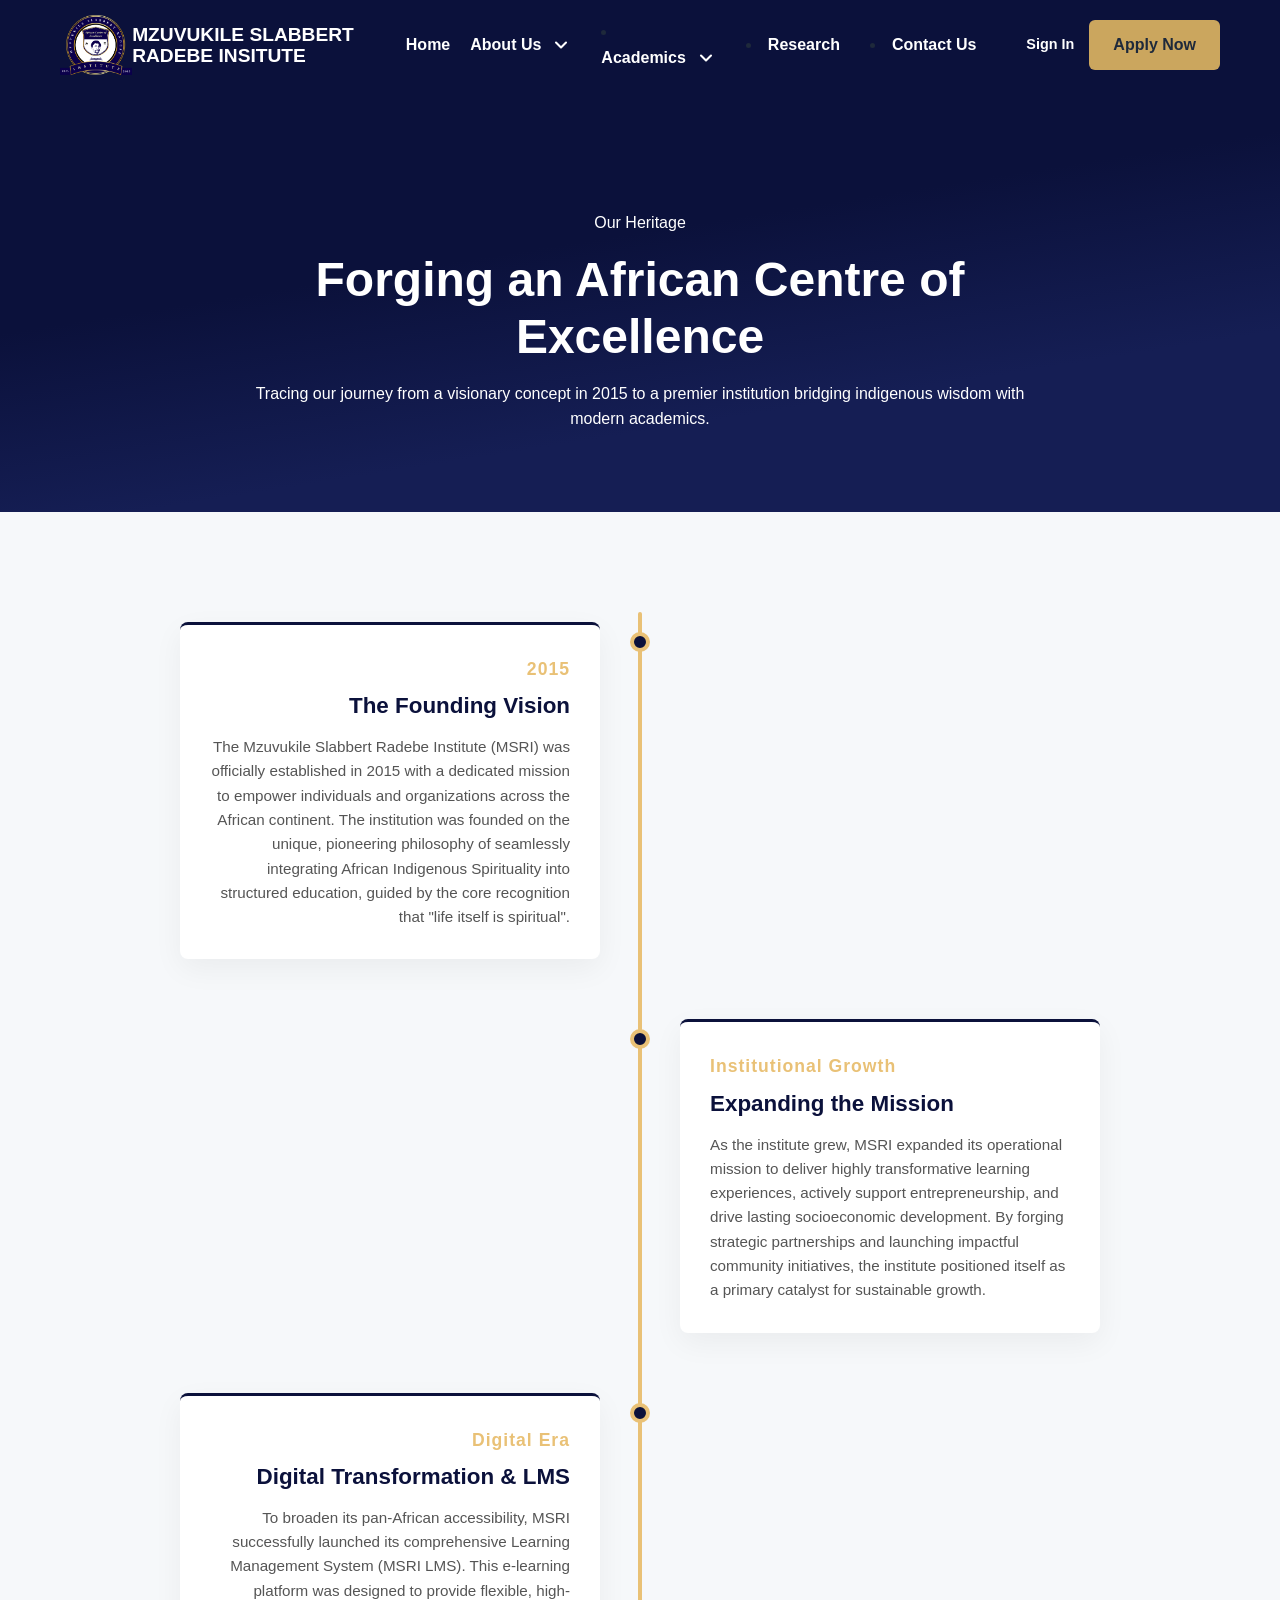
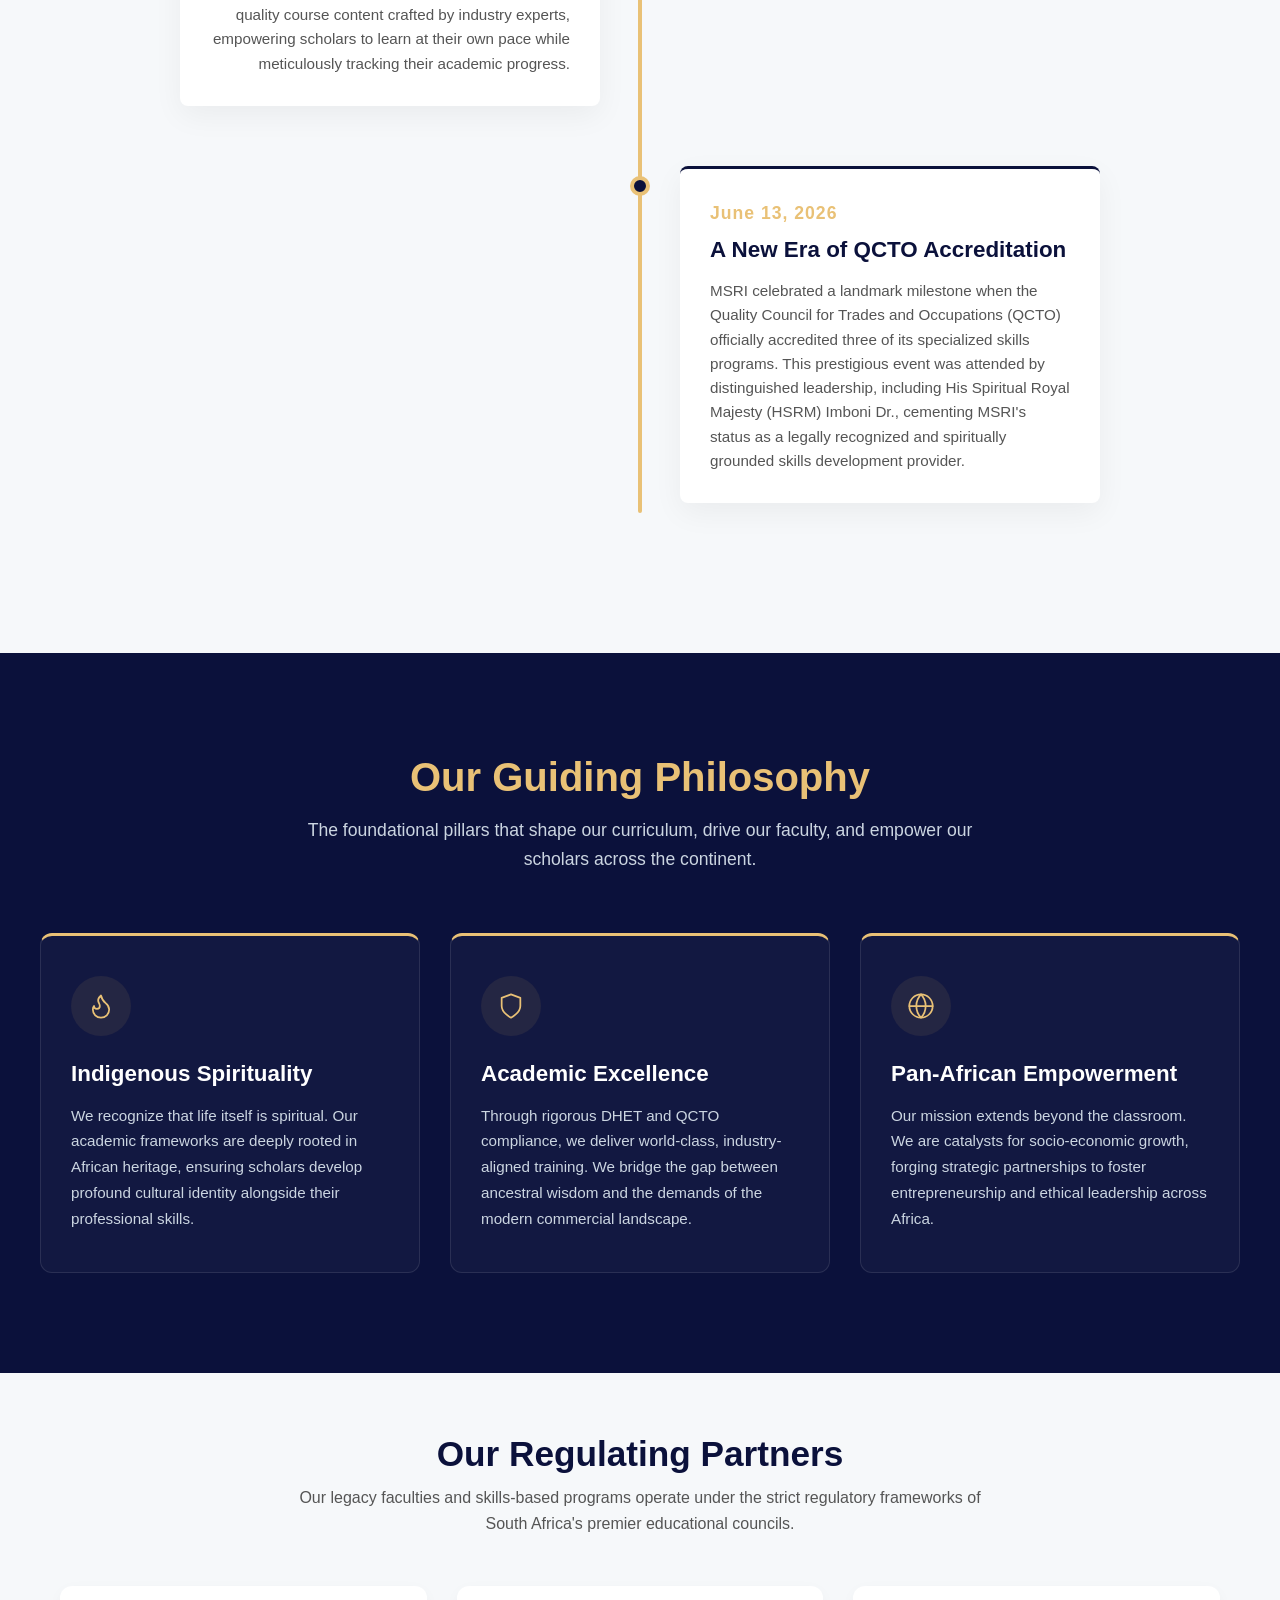
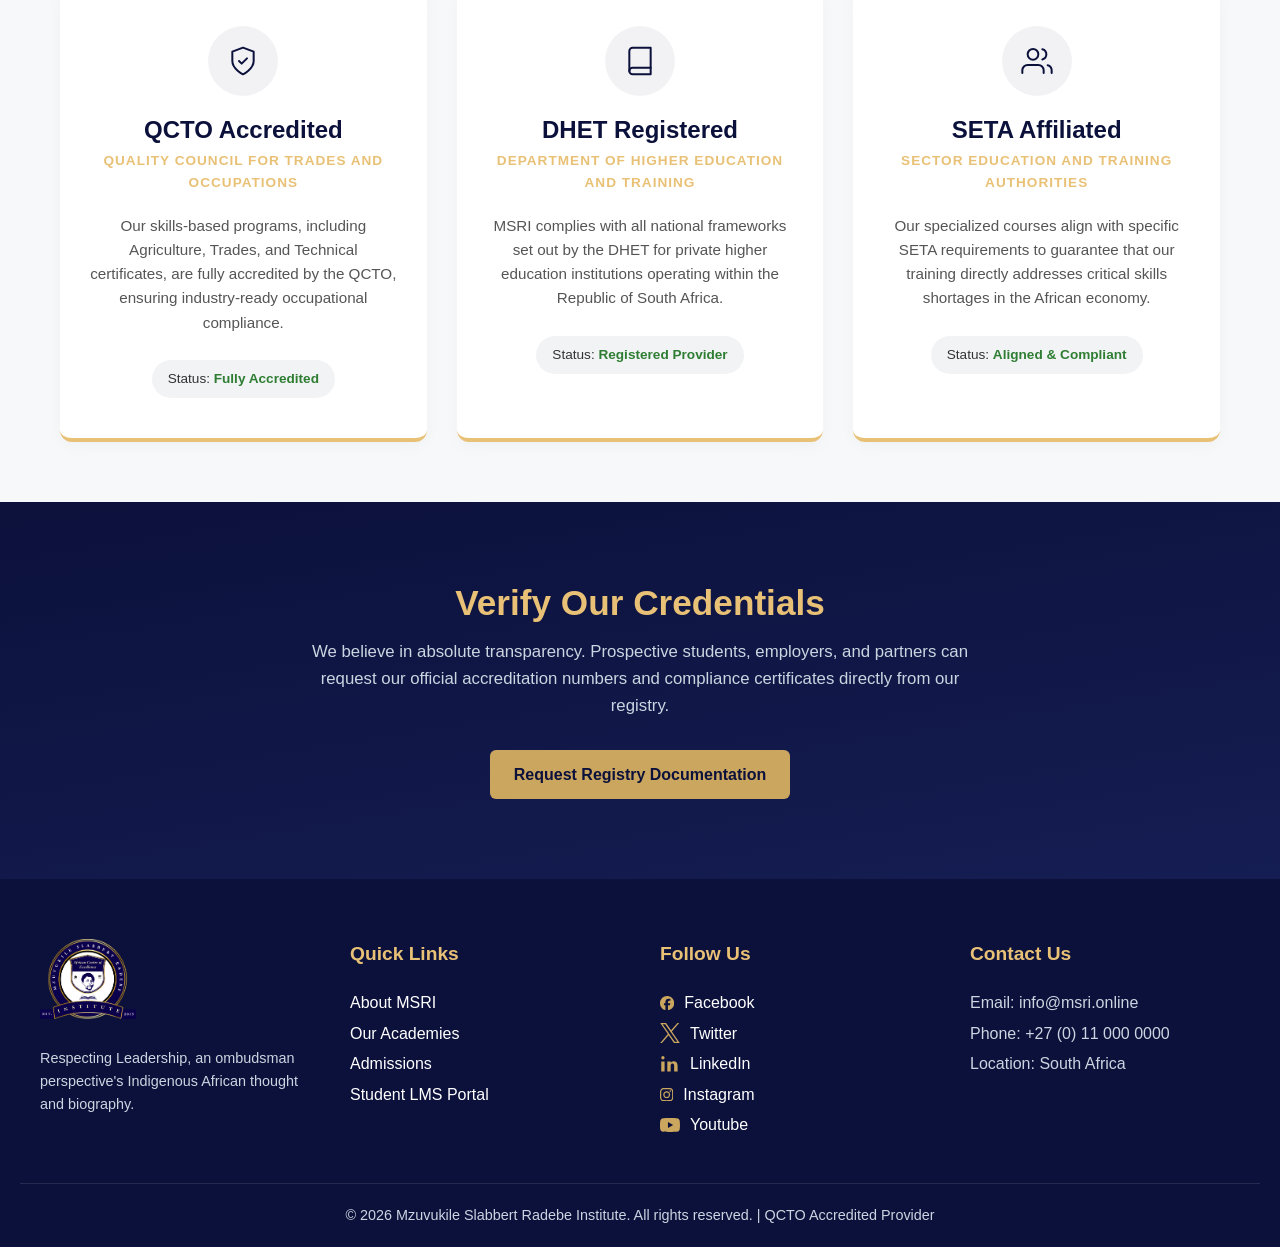
==== about-us.html @ b32373ca "combines the about us section" ====
<!doctype html>
<html lang="en">
  <head>
    <meta charset="UTF-8" />
    <meta name="viewport" content="width=device-width, initial-scale=1.0" />
    <title>MSRI | Mzuvukile Slabbert Radebe Institute</title>
    <link rel="icon" type="image/png" href="../assets/img/branding/logo.png" />
    <link rel="stylesheet" href="./assets/css/pages/about.css" />
    <link rel="stylesheet" href="./assets/css/global.css" />
    <link rel="stylesheet" href="./assets/css/components.css" />
    <script src="./assets/js/main.js" defer></script>
  </head>
  <body>
    <header>
      <div class="nav-container">
        <div class="logo">
          <a href="index.html">
            <img src="../assets/img/branding/logo.png" alt="MSRI Logo" />
            <div class="logo-text">MZUVUKILE SLABBERT<br />RADEBE INSITUTE</div>
          </a>
        </div>

        <button class="open-menu">
          <svg
            width="50px"
            height="50px"
            viewBox="0 0 24 24"
            xmlns="http://www.w3.org/2000/svg"
            class="hamburger-menu-icon"
            fill="none"
          >
            <path d="M5 6.5H19V8H5V6.5Z" />
            <path d="M5 16.5H19V18H5V16.5Z" />
            <path d="M5 11.5H19V13H5V11.5Z" />
          </svg>
        </button>

        <nav class="nav-links">
          <ul class="link-list">
            <li>
              <a href="index.html">Home</a>
            </li>

            <li class="has-dropdown-menu">
              <a href="#" class="dropdown-link">
                About Us
                <svg
                  class="chevron-icon"
                  viewBox="0 0 24 24"
                  fill="none"
                  stroke="currentColor"
                  stroke-width="2.5"
                  stroke-linecap="round"
                  stroke-linejoin="round"
                >
                  <polyline points="6 9 12 15 18 9"></polyline>
                </svg>
              </a>

              <ul class="dropdown-menu">
                <li><a href="about-us.html">About Us</a></li>
                <li><a href="partners.html">Partners</a></li>
                <li><a href="news-media.html">News & Media</a></li>
                <li><a href="events.html">Events</a></li>
              </ul>
              </ul>
            </li>

            <li class="has-mega-menu">
              <a href="#" class="dropdown-link">
                Academics
                <svg
                  class="chevron-icon"
                  viewBox="0 0 24 24"
                  fill="none"
                  stroke="currentColor"
                  stroke-width="2.5"
                  stroke-linecap="round"
                  stroke-linejoin="round"
                >
                  <polyline points="6 9 12 15 18 9"></polyline>
                </svg>
              </a>

              <!-- The Split Mega Menu Container -->
              <div class="mega-menu-container split-menu">
                <!-- LEFT SIDE: Legacy Qualifications (Schools) -->
                <div class="menu-zone legacy-zone">
                  <h3 class="zone-title">Legacy Qualifications</h3>

                  <!-- We use 2 columns inside the left zone -->
                  <div
                    class="mega-menu-grid"
                    style="grid-template-columns: repeat(2, 1fr)"
                  >
                    <!-- Legacy Column 1 -->
                    <div class="menu-column">
                      <h4>Business, Law & Society</h4>
                      <ul>
                        <li>
                          <a href="#"
                            >School of Business and Economic Studies</a
                          >
                        </li>
                        <li><a href="#">School of Law</a></li>
                        <li>
                          <a href="#"
                            >School of Social Science and Humanities</a
                          >
                        </li>
                      </ul>

                      <h4 style="margin-top: 25px">Science & Health</h4>
                      <ul>
                        <li>
                          <a href="#">School of Science and Agriculture</a>
                        </li>
                        <li><a href="#">Health Sciences</a></li>
                        <li><a href="#">Department of Animal Care</a></li>
                      </ul>
                    </div>

                    <!-- Legacy Column 2 -->
                    <div class="menu-column">
                      <h4>Arts, Media & Culture</h4>
                      <ul>
                        <li>
                          <a href="#"
                            >School of Indigenous Spirituality and African
                            Matters</a
                          >
                        </li>
                        <li><a href="#">School of Media and Journalism</a></li>
                        <li><a href="#">School of Art and Music</a></li>
                      </ul>

                      <h4 style="margin-top: 25px">Tourism & Specialized</h4>
                      <ul>
                        <li>
                          <a href="#">School of Hospitalities and Tourism</a>
                        </li>
                        <li><a href="#">TC Entity Qualifications</a></li>
                      </ul>
                    </div>
                  </div>
                </div>

                <!-- RIGHT SIDE: Skills-Based Programs -->
                <div class="menu-zone skills-zone">
                  <h3 class="zone-title" style="color: var(--accent-gold)">
                    Skills-Based (QCTO)
                  </h3>

                  <!-- We use 2 columns inside the right zone -->
                  <div
                    class="mega-menu-grid"
                    style="grid-template-columns: repeat(2, 1fr)"
                  >
                    <!-- Skills Column 1 -->
                    <div class="menu-column">
                      <h4>Trades & Technical</h4>
                      <ul>
                        <li>
                          <a href="#"
                            >Department of Mining and Land Surveying</a
                          >
                        </li>
                        <li><a href="#">Boiler Certificate</a></li>
                        <li><a href="#">TLB</a></li>
                        <li><a href="#">Artisan</a></li>
                        <li><a href="#">Carpentry and Welding</a></li>
                      </ul>

                      <h4 style="margin-top: 25px">Agriculture & IT</h4>
                      <ul>
                        <li><a href="#">Farming</a></li>
                        <li><a href="#">Computer</a></li>
                        <li><a href="#">Safety and Security</a></li>
                      </ul>
                    </div>

                    <!-- Skills Column 2 -->
                    <div class="menu-column">
                      <h4>Business & Humanities</h4>
                      <ul>
                        <li><a href="#">School of Business</a></li>
                        <li><a href="#">School of Humanities or Arts</a></li>
                        <li><a href="#">Language and Communication</a></li>
                        <li><a href="#">Public Speaking & Self Mastery</a></li>
                      </ul>

                      <h4 style="margin-top: 25px">Service Industry</h4>
                      <ul>
                        <li><a href="#">Barber and Nail Technician</a></li>
                      </ul>
                    </div>
                  </div>
                </div>
              </div>
            </li>
            <li><a href="#">Research</a></li>
            <li><a href="contact.html">Contact Us</a></li>
          </ul>
          <div
            class="header-actions"
            style="
              display: flex;
              gap: 15px;
              align-items: center;
              margin-left: 20px;
            "
          >
            <a
              href="login.html"
              style="
                color: var(--white);
                text-decoration: none;
                font-weight: 600;
                font-size: 0.9rem;
              "
              >Sign In</a
            >
            <a href="apply.html" class="btn btn-gold">Apply Now</a>
          </div>
        </nav>
      </div>
    </header>

    <!-- History Page Hero -->
    <section class="page-hero">
      <div class="page-hero-container">
        <p class="hero-subtitle">Our Heritage</p>
        <h1>Forging an African Centre of Excellence</h1>
        <p class="hero-description">
          Tracing our journey from a visionary concept in 2015 to a premier
          institution bridging indigenous wisdom with modern academics.
        </p>
      </div>
    </section>

    <!-- The Vertical Timeline Section -->
    <section class="timeline-section">
      <div class="timeline-container">
        <!-- The central line -->
        <div class="timeline-line"></div>

        <!-- Timeline Item 1: Left -->
        <div class="timeline-item left">
          <div class="timeline-dot"></div>
          <div class="timeline-content">
            <span class="timeline-date">2015</span>
            <h3>The Founding Vision</h3>
            <p>
              The Mzuvukile Slabbert Radebe Institute (MSRI) was officially
              established in 2015 with a dedicated mission to empower
              individuals and organizations across the African continent. The
              institution was founded on the unique, pioneering philosophy of
              seamlessly integrating African Indigenous Spirituality into
              structured education, guided by the core recognition that "life
              itself is spiritual".
            </p>
          </div>
        </div>

        <!-- Timeline Item 2: Right -->
        <div class="timeline-item right">
          <div class="timeline-dot"></div>
          <div class="timeline-content">
            <span class="timeline-date">Institutional Growth</span>
            <h3>Expanding the Mission</h3>
            <p>
              As the institute grew, MSRI expanded its operational mission to
              deliver highly transformative learning experiences, actively
              support entrepreneurship, and drive lasting socioeconomic
              development. By forging strategic partnerships and launching
              impactful community initiatives, the institute positioned itself
              as a primary catalyst for sustainable growth.
            </p>
          </div>
        </div>

        <!-- Timeline Item 3: Left -->
        <div class="timeline-item left">
          <div class="timeline-dot"></div>
          <div class="timeline-content">
            <span class="timeline-date">Digital Era</span>
            <h3>Digital Transformation & LMS</h3>
            <p>
              To broaden its pan-African accessibility, MSRI successfully
              launched its comprehensive Learning Management System (MSRI LMS).
              This e-learning platform was designed to provide flexible,
              high-quality course content crafted by industry experts,
              empowering scholars to learn at their own pace while meticulously
              tracking their academic progress.
            </p>
          </div>
        </div>

        <!-- Timeline Item 4: Right -->
        <div class="timeline-item right">
          <div class="timeline-dot"></div>
          <div class="timeline-content">
            <span class="timeline-date">June 13, 2026</span>
            <h3>A New Era of QCTO Accreditation</h3>
            <p>
              MSRI celebrated a landmark milestone when the Quality Council for
              Trades and Occupations (QCTO) officially accredited three of its
              specialized skills programs. This prestigious event was attended
              by distinguished leadership, including His Spiritual Royal Majesty
              (HSRM) Imboni Dr., cementing MSRI's status as a legally recognized
              and spiritually grounded skills development provider.
            </p>
          </div>
        </div>
      </div>
    </section>

    <!-- Core Values Section -->
    <section class="core-values">
      <div class="values-container">
        <div class="values-header">
          <h2>Our Guiding Philosophy</h2>
          <p>
            The foundational pillars that shape our curriculum, drive our
            faculty, and empower our scholars across the continent.
          </p>
        </div>

        <div class="values-grid">
          <!-- Value 1 -->
          <div class="value-card">
            <div class="value-icon">
              <!-- Flame / Spirit Icon -->
              <svg
                viewBox="0 0 24 24"
                fill="none"
                stroke="currentColor"
                stroke-width="1.5"
                stroke-linecap="round"
                stroke-linejoin="round"
              >
                <path
                  d="M8.5 14.5A2.5 2.5 0 0 0 11 12c0-1.38-.5-2-1-3-1.072-2.143-.224-4.054 2-6 .5 2.5 2 4.9 4 6.5 2 1.6 3 3.5 3 5.5a7 7 0 1 1-14 0c0-1.153.433-2.294 1-3a2.5 2.5 0 0 0 2.5 2.5z"
                ></path>
              </svg>
            </div>
            <h3>Indigenous Spirituality</h3>
            <p>
              We recognize that life itself is spiritual. Our academic
              frameworks are deeply rooted in African heritage, ensuring
              scholars develop profound cultural identity alongside their
              professional skills.
            </p>
          </div>

          <!-- Value 2 -->
          <div class="value-card">
            <div class="value-icon">
              <!-- Shield / Excellence Icon -->
              <svg
                viewBox="0 0 24 24"
                fill="none"
                stroke="currentColor"
                stroke-width="1.5"
                stroke-linecap="round"
                stroke-linejoin="round"
              >
                <path d="M12 22s8-4 8-10V5l-8-3-8 3v7c0 6 8 10 8 10z"></path>
              </svg>
            </div>
            <h3>Academic Excellence</h3>
            <p>
              Through rigorous DHET and QCTO compliance, we deliver world-class,
              industry-aligned training. We bridge the gap between ancestral
              wisdom and the demands of the modern commercial landscape.
            </p>
          </div>

          <!-- Value 3 -->
          <div class="value-card">
            <div class="value-icon">
              <!-- Globe / Pan-African Icon -->
              <svg
                viewBox="0 0 24 24"
                fill="none"
                stroke="currentColor"
                stroke-width="1.5"
                stroke-linecap="round"
                stroke-linejoin="round"
              >
                <circle cx="12" cy="12" r="10"></circle>
                <path
                  d="M12 2a14.5 14.5 0 0 0 0 20 14.5 14.5 0 0 0 0-20"
                ></path>
                <path d="M2 12h20"></path>
              </svg>
            </div>
            <h3>Pan-African Empowerment</h3>
            <p>
              Our mission extends beyond the classroom. We are catalysts for
              socio-economic growth, forging strategic partnerships to foster
              entrepreneurship and ethical leadership across Africa.
            </p>
          </div>
        </div>
      </div>
    </section>

    <!-- Main Accreditation Bodies -->
    <section class="accreditation-bodies">
      <div
        class="container"
        style="max-width: 1200px; margin: 0 auto; padding: 60px 20px"
      >
        <div
          class="section-heading"
          style="text-align: center; margin-bottom: 50px"
        >
          <h2
            style="
              color: var(--primary-navy);
              font-size: 2.2rem;
              font-family: var(--font-heading);
            "
          >
            Our Regulating Partners
          </h2>
          <p style="color: #555; max-width: 700px; margin: 10px auto">
            Our legacy faculties and skills-based programs operate under the
            strict regulatory frameworks of South Africa's premier educational
            councils.
          </p>
        </div>

        <div class="accred-grid">
          <!-- QCTO Card -->
          <div class="accred-card">
            <div class="accred-icon">
              <!-- Official Badge/Shield Icon -->
              <svg
                viewBox="0 0 24 24"
                fill="none"
                stroke="currentColor"
                stroke-width="1.5"
                stroke-linecap="round"
                stroke-linejoin="round"
              >
                <path d="M12 22s8-4 8-10V5l-8-3-8 3v7c0 6 8 10 8 10z"></path>
                <path d="m9 12 2 2 4-4"></path>
              </svg>
            </div>
            <h3>QCTO Accredited</h3>
            <p class="accred-fullname">
              Quality Council for Trades and Occupations
            </p>
            <p class="accred-desc">
              Our skills-based programs, including Agriculture, Trades, and
              Technical certificates, are fully accredited by the QCTO, ensuring
              industry-ready occupational compliance.
            </p>
            <div class="accred-status">
              Status: <strong>Fully Accredited</strong>
            </div>
          </div>

          <!-- DHET Card -->
          <div class="accred-card">
            <div class="accred-icon">
              <!-- Institution/Government Icon -->
              <svg
                viewBox="0 0 24 24"
                fill="none"
                stroke="currentColor"
                stroke-width="1.5"
                stroke-linecap="round"
                stroke-linejoin="round"
              >
                <path d="M4 19.5A2.5 2.5 0 0 1 6.5 17H20"></path>
                <path
                  d="M6.5 2H20v20H6.5A2.5 2.5 0 0 1 4 19.5v-15A2.5 2.5 0 0 1 6.5 2z"
                ></path>
              </svg>
            </div>
            <h3>DHET Registered</h3>
            <p class="accred-fullname">
              Department of Higher Education and Training
            </p>
            <p class="accred-desc">
              MSRI complies with all national frameworks set out by the DHET for
              private higher education institutions operating within the
              Republic of South Africa.
            </p>
            <div class="accred-status">
              Status: <strong>Registered Provider</strong>
            </div>
          </div>

          <!-- Sector Education Card -->
          <div class="accred-card">
            <div class="accred-icon">
              <!-- Network/Sector Icon -->
              <svg
                viewBox="0 0 24 24"
                fill="none"
                stroke="currentColor"
                stroke-width="1.5"
                stroke-linecap="round"
                stroke-linejoin="round"
              >
                <path d="M17 21v-2a4 4 0 0 0-4-4H5a4 4 0 0 0-4 4v2"></path>
                <circle cx="9" cy="7" r="4"></circle>
                <path d="M23 21v-2a4 4 0 0 0-3-3.87"></path>
                <path d="M16 3.13a4 4 0 0 1 0 7.75"></path>
              </svg>
            </div>
            <h3>SETA Affiliated</h3>
            <p class="accred-fullname">
              Sector Education and Training Authorities
            </p>
            <p class="accred-desc">
              Our specialized courses align with specific SETA requirements to
              guarantee that our training directly addresses critical skills
              shortages in the African economy.
            </p>
            <div class="accred-status">
              Status: <strong>Aligned & Compliant</strong>
            </div>
          </div>
        </div>
      </div>
    </section>

    <!-- Verification CTA Banner -->
    <section class="verification-cta">
      <div class="verification-content">
        <h2>Verify Our Credentials</h2>
        <p>
          We believe in absolute transparency. Prospective students, employers,
          and partners can request our official accreditation numbers and
          compliance certificates directly from our registry.
        </p>
        <a href="contact.html" class="btn btn-gold"
          >Request Registry Documentation</a
        >
      </div>
    </section>

    <footer>
      <div class="footer-grid">
        <div class="footer-col">
          <img
            src="../assets/img/branding/logo.png"
            alt="MSRI Logo"
            style="height: 80px; margin-bottom: 20px"
          />
          <p style="color: #cbd5e1; font-size: 0.9rem">
            Respecting Leadership, an ombudsman perspective's Indigenous African
            thought and biography.
          </p>
        </div>

        <div class="footer-col">
          <h4>Quick Links</h4>
          <ul>
            <li><a href="#">About MSRI</a></li>
            <li><a href="#">Our Academies</a></li>
            <li><a href="#">Admissions</a></li>
            <li><a href="https://www.msri.online/">Student LMS Portal</a></li>
          </ul>
        </div>

        <div class="footer-col">
          <h4>Follow Us</h4>
          <ul class="social-links">
            <li>
              <a href="#" class="icons">
                <svg
                  role="img"
                  viewBox="0 0 24 24"
                  xmlns="http://www.w3.org/2000/svg"
                >
                  <title>Facebook</title>
                  <path
                    d="M9.101 23.691v-7.98H6.627v-3.667h2.474v-1.58c0-4.085 1.848-5.978 5.858-5.978.401 0 .955.042 1.468.103a8.68 8.68 0 0 1 1.141.195v3.325a8.623 8.623 0 0 0-.653-.036 26.805 26.805 0 0 0-.733-.009c-.707 0-1.259.096-1.675.309a1.686 1.686 0 0 0-.679.622c-.258.42-.374.995-.374 1.752v1.297h3.919l-.386 2.103-.287 1.564h-3.246v8.245C19.396 23.238 24 18.179 24 12.044c0-6.627-5.373-12-12-12s-12 5.373-12 12c0 5.628 3.874 10.35 9.101 11.647Z"
                  />
                </svg>
                Facebook
              </a>
            </li>
            <li>
              <a href="#" class="icons">
                <svg
                  role="img"
                  viewBox="0 0 24 24"
                  xmlns="http://www.w3.org/2000/svg"
                >
                  <title>X</title>
                  <path
                    d="M14.234 10.162 22.977 0h-2.072l-7.591 8.824L7.251 0H.258l9.168 13.343L.258 24H2.33l8.016-9.318L16.749 24h6.993zm-2.837 3.299-.929-1.329L3.076 1.56h3.182l5.965 8.532.929 1.329 7.754 11.09h-3.182z"
                  />
                </svg>
                Twitter
              </a>
            </li>
            <li>
              <a href="#" class="icons">
                <svg
                  role="img"
                  viewBox="0 0 24 24"
                  xmlns="http://www.w3.org/2000/svg"
                >
                  <title>LinkedIn</title>
                  <path
                    d="M21 21H17V14.25c0-1.61-.59-2.75-2.03-2.75-1.1 0-1.75.74-2.04 1.46-.1.26-.13.63-.13 1V21H8.79s.06-11 0-12h4.01v1.7c.53-.83 1.5-2.01 3.65-2.01 2.66 0 4.66 1.74 4.66 5.48V21M3.5 6.5A2 2 0 1 1 5.5 4.5a2 2 0 0 1-2 2M1.5 21h4V9h-4v12z"
                  />
                </svg>
                LinkedIn
              </a>
            </li>
            <li>
              <a href="#" class="icons">
                <svg
                  role="img"
                  viewBox="0 0 24 24"
                  xmlns="http://www.w3.org/2000/svg"
                >
                  <title>Instagram</title>
                  <path
                    d="M7.0301.084c-1.2768.0602-2.1487.264-2.911.5634-.7888.3075-1.4575.72-2.1228 1.3877-.6652.6677-1.075 1.3368-1.3802 2.127-.2954.7638-.4956 1.6365-.552 2.914-.0564 1.2775-.0689 1.6882-.0626 4.947.0062 3.2586.0206 3.6671.0825 4.9473.061 1.2765.264 2.1482.5635 2.9107.308.7889.72 1.4573 1.388 2.1228.6679.6655 1.3365 1.0743 2.1285 1.38.7632.295 1.6361.4961 2.9134.552 1.2773.056 1.6884.069 4.9462.0627 3.2578-.0062 3.668-.0207 4.9478-.0814 1.28-.0607 2.147-.2652 2.9098-.5633.7889-.3086 1.4578-.72 2.1228-1.3881.665-.6682 1.0745-1.3378 1.3795-2.1284.2957-.7632.4966-1.636.552-2.9124.056-1.2809.0692-1.6898.063-4.948-.0063-3.2583-.021-3.6668-.0817-4.9465-.0607-1.2797-.264-2.1487-.5633-2.9117-.3084-.7889-.72-1.4568-1.3876-2.1228C21.2982 1.33 20.628.9208 19.8378.6165 19.074.321 18.2017.1197 16.9244.0645 15.6471.0093 15.236-.005 11.977.0014 8.718.0076 8.31.0215 7.0301.0839m.1402 21.6932c-1.17-.0509-1.8053-.2453-2.2287-.408-.5606-.216-.96-.4771-1.3819-.895-.422-.4178-.6811-.8186-.9-1.378-.1644-.4234-.3624-1.058-.4171-2.228-.0595-1.2645-.072-1.6442-.079-4.848-.007-3.2037.0053-3.583.0607-4.848.05-1.169.2456-1.805.408-2.2282.216-.5613.4762-.96.895-1.3816.4188-.4217.8184-.6814 1.3783-.9003.423-.1651 1.0575-.3614 2.227-.4171 1.2655-.06 1.6447-.072 4.848-.079 3.2033-.007 3.5835.005 4.8495.0608 1.169.0508 1.8053.2445 2.228.408.5608.216.96.4754 1.3816.895.4217.4194.6816.8176.9005 1.3787.1653.4217.3617 1.056.4169 2.2263.0602 1.2655.0739 1.645.0796 4.848.0058 3.203-.0055 3.5834-.061 4.848-.051 1.17-.245 1.8055-.408 2.2294-.216.5604-.4763.96-.8954 1.3814-.419.4215-.8181.6811-1.3783.9-.4224.1649-1.0577.3617-2.2262.4174-1.2656.0595-1.6448.072-4.8493.079-3.2045.007-3.5825-.006-4.848-.0608M16.953 5.5864A1.44 1.44 0 1 0 18.39 4.144a1.44 1.44 0 0 0-1.437 1.4424M5.8385 12.012c.0067 3.4032 2.7706 6.1557 6.173 6.1493 3.4026-.0065 6.157-2.7701 6.1506-6.1733-.0065-3.4032-2.771-6.1565-6.174-6.1498-3.403.0067-6.156 2.771-6.1496 6.1738M8 12.0077a4 4 0 1 1 4.008 3.9921A3.9996 3.9996 0 0 1 8 12.0077"
                  />
                </svg>
                Instagram
              </a>
            </li>
            <li>
              <a href="#" class="icons">
                <svg
                  role="img"
                  viewBox="0 0 24 24"
                  xmlns="http://www.w3.org/2000/svg"
                >
                  <title>YouTube</title>
                  <path
                    d="M23.498 6.186a3.016 3.016 0 0 0-2.122-2.136C19.505 3.545 12 3.545 12 3.545s-7.505 0-9.377.505A3.017 3.017 0 0 0 .502 6.186C0 8.07 0 12 0 12s0 3.93.502 5.814a3.016 3.016 0 0 0 2.122 2.136c1.871.505 9.376.505 9.376.505s7.505 0 9.377-.505a3.015 3.015 0 0 0 2.122-2.136C24 15.93 24 12 24 12s0-3.93-.502-5.814zM9.545 15.568V8.432L15.818 12l-6.273 3.568z"
                  />
                </svg>
                Youtube
              </a>
            </li>
          </ul>
        </div>

        <div class="footer-col">
          <h4>Contact Us</h4>
          <ul>
            <li style="color: #cbd5e1">Email: info@msri.online</li>
            <li style="color: #cbd5e1">Phone: +27 (0) 11 000 0000</li>
            <li style="color: #cbd5e1">Location: South Africa</li>
          </ul>
        </div>
      </div>

      <div class="footer-bottom">
        &copy; 2026 Mzuvukile Slabbert Radebe Institute. All rights reserved. |
        QCTO Accredited Provider
      </div>
    </footer>
  </body>
</html>
---- assets/css/pages/about.css ----
/* --- Page Hero (Can be reused for other subpages like About Us) --- */
.page-hero {
  background: linear-gradient(
    171deg,
    rgba(11, 17, 59, 1) 39%,
    rgba(21, 30, 84, 1) 71%
  );
  padding: 120px 20px 80px;
  text-align: center;
  color: var(--white);
}

.page-hero-container {
  max-width: 800px;
  margin: 0 auto;
}

.page-hero h1 {
  font-size: 3rem;
  color: var(--white);
  font-family: var(--font-heading, sans-serif);
  margin: 15px 0;
}

/* --- Timeline Section --- */
.timeline-section {
  background-color: #f6f8fa;
  padding: 100px 20px;
  overflow: hidden;
}

.timeline-container {
  max-width: 1000px;
  margin: 0 auto;
  position: relative;
}

/* The vertical gold line down the middle */
.timeline-line {
  position: absolute;
  width: 4px;
  background-color: var(--accent-gold);
  top: 0;
  bottom: 0;
  left: 50%;
  transform: translateX(-50%);
  border-radius: 2px;
}

/* Individual Timeline Containers */
.timeline-item {
  padding: 10px 40px;
  position: relative;
  width: 50%;
  box-sizing: border-box;
  margin-bottom: 40px;
}

/* Positioning left and right items */
.timeline-item.left {
  left: 0;
  text-align: right;
}

.timeline-item.right {
  left: 50%;
  text-align: left;
}

/* The dots on the line */
.timeline-dot {
  position: absolute;
  width: 20px;
  height: 20px;
  background-color: var(--primary-navy);
  border: 4px solid var(--accent-gold);
  border-radius: 50%;
  top: 20px;
  z-index: 1;
}

.timeline-item.left .timeline-dot {
  right: -10px; /* Positions dot perfectly on the center line */
}

.timeline-item.right .timeline-dot {
  left: -10px; /* Positions dot perfectly on the center line */
}

/* The actual content box */
.timeline-content {
  background-color: #ffffff;
  padding: 30px;
  border-radius: 8px;
  box-shadow: 0 10px 30px rgba(0, 0, 0, 0.05);
  border-top: 3px solid var(--primary-navy);
  transition: transform 0.3s ease;
}

.timeline-content:hover {
  transform: translateY(-5px);
}

.timeline-date {
  display: inline-block;
  color: var(--accent-gold);
  font-weight: 700;
  font-size: 1.1rem;
  margin-bottom: 10px;
  letter-spacing: 1px;
}

.timeline-content h3 {
  color: var(--primary-navy);
  font-size: 1.4rem;
  margin: 0 0 15px 0;
  font-family: var(--font-body, serif);
}

.timeline-content p {
  color: #555;
  line-height: 1.6;
  margin: 0;
  font-size: 0.95rem;
}

/* --- Core Values Section --- */
.core-values {
  background-color: var(--primary-navy);
  padding: 100px 20px;
  color: var(--white);
}

.values-container {
  max-width: 1200px;
  margin: 0 auto;
}

.values-header {
  text-align: center;
  max-width: 700px;
  margin: 0 auto 60px;
}

.values-header h2 {
  color: var(--accent-gold);
  font-size: 2.5rem;
  font-family: var(--font-heading, sans-serif);
  margin: 0 0 15px 0;
}

.values-header p {
  color: #cbd5e1;
  font-size: 1.1rem;
  line-height: 1.6;
  margin: 0;
}

/* --- Values Grid --- */
.values-grid {
  display: grid;
  grid-template-columns: repeat(auto-fit, minmax(320px, 1fr));
  gap: 30px;
}

.value-card {
  background-color: rgba(255, 255, 255, 0.03); /* Subtle glass effect */
  border: 1px solid rgba(255, 255, 255, 0.1);
  border-top: 3px solid var(--accent-gold);
  border-radius: 12px;
  padding: 40px 30px;
  transition:
    transform 0.3s ease,
    background-color 0.3s ease;
}

.value-card:hover {
  transform: translateY(-8px);
  background-color: rgba(255, 255, 255, 0.06);
}

.value-icon {
  width: 60px;
  height: 60px;
  background-color: rgba(197, 160, 89, 0.1); /* Soft gold circle */
  border-radius: 50%;
  display: flex;
  align-items: center;
  justify-content: center;
  margin-bottom: 25px;
}

.value-icon svg {
  width: 28px;
  height: 28px;
  stroke: var(--accent-gold);
}

.value-card h3 {
  color: var(--white);
  font-size: 1.4rem;
  font-family: var(--font-body, serif);
  margin: 0 0 15px 0;
}

.value-card p {
  color: #cbd5e1;
  font-size: 0.95rem;
  line-height: 1.7;
  margin: 0;
}

/* --- Accreditation Grid --- */
.accreditation-bodies {
  background-color: #f6f8fa;
}

.accred-grid {
  display: grid;
  grid-template-columns: repeat(auto-fit, minmax(320px, 1fr));
  gap: 30px;
}

.accred-card {
  background-color: #ffffff;
  border-radius: 12px;
  padding: 40px 30px;
  text-align: center;
  box-shadow: 0 4px 15px rgba(0, 0, 0, 0.03);
  border-bottom: 4px solid var(--accent-gold);
  transition: transform 0.3s ease, box-shadow 0.3s ease;
}

.accred-card:hover {
  transform: translateY(-8px);
  box-shadow: 0 15px 30px rgba(0, 0, 0, 0.08);
}

.accred-icon {
  width: 70px;
  height: 70px;
  background-color: rgba(11, 17, 59, 0.05); /* Very light navy */
  border-radius: 50%;
  display: flex;
  align-items: center;
  justify-content: center;
  margin: 0 auto 20px;
}

.accred-icon svg {
  width: 32px;
  height: 32px;
  stroke: var(--primary-navy);
}

.accred-card h3 {
  color: var(--primary-navy);
  font-size: 1.5rem;
  margin: 0 0 5px;
  font-family: var(--font-heading, sans-serif);
}

.accred-fullname {
  color: var(--accent-gold);
  font-size: 0.85rem;
  font-weight: 700;
  text-transform: uppercase;
  letter-spacing: 1px;
  margin: 0 0 20px;
}

.accred-desc {
  color: #555;
  font-size: 0.95rem;
  line-height: 1.6;
  margin: 0 0 25px;
}

.accred-status {
  background-color: #f1f3f5;
  display: inline-block;
  padding: 8px 16px;
  border-radius: 50px;
  font-size: 0.85rem;
  color: #333;
}

.accred-status strong {
  color: #2e7d32; /* A subtle, authoritative green for "Approved" */
}

/* --- Verification CTA Banner --- */
.verification-cta {
  background: linear-gradient(171deg, rgba(11, 17, 59, 0.95) 0%, rgba(21, 30, 84, 0.95) 100%), url('path-to-your-background-pattern.jpg'); /* Optional: Add a faint background image */
  background-color: var(--primary-navy);
  padding: 80px 20px;
  text-align: center;
  color: var(--white);
}

.verification-content {
  max-width: 700px;
  margin: 0 auto;
}

.verification-content h2 {
  color: var(--accent-gold);
  font-size: 2.2rem;
  margin: 0 0 15px;
  font-family: var(--font-heading, sans-serif);
}

.verification-content p {
  color: #cbd5e1;
  font-size: 1.05rem;
  line-height: 1.6;
  margin: 0 0 30px;
}

/* --- Mobile Responsiveness --- */
@media (max-width: 768px) {
  /* Move the line to the far left */
  .timeline-line {
    left: 20px;
    transform: none;
  }

  /* Force all items to take full width and align left */
  .timeline-item {
    width: 100%;
    padding-left: 60px; /* Makes room for the line on the left */
    padding-right: 0;
    text-align: left;
  }

  /* Reset positioning for left and right classes */
  .timeline-item.left,
  .timeline-item.right {
    left: 0;
  }

  /* Move all dots to align with the new left-side line */
  .timeline-item.left .timeline-dot,
  .timeline-item.right .timeline-dot {
    left: 12px;
    right: auto;
  }

  .page-hero h1 {
    font-size: 2.2rem;
  }

  .core-values {
    padding: 70px 20px;
  }

  .values-header h2 {
    font-size: 2rem;
  }
}
---- assets/css/global.css ----
* {
  margin: 0;
  padding: 0;
  box-sizing: border-box;
}

:root {
  --primary-navy: #0b113b;
  --primary-navy-light: #151e54;
  --accent-gold: #e9c176;
  --accent-gold-hover: #cba65e;
  --text-dark: #1e293b;
  --text-gray: #475569;
  --bg-light: #f8fafc;
  --white: #ffffff;
  --font-heading: Candara, Calibri, Segoe, Segoe UI, Optima, Arial, sans-serif;
  --font-body: Candara, Calibri, Segoe, Segoe UI, Optima, Arial, sans-serif;
}

html,
body {
  font-family: var(--font-body);
  color: var(--text-dark);
  background-color: var(--bg-light);
  line-height: 1.6;
  max-width: 100%;
  overflow-x: clip;
  overflow-y: visible;
}

h1,
h2,
h3 {
  font-family: var(--font-heading);
  font-weight: 700;
  line-height: 1.2;
}

a {
  text-decoration: none;
  color: inherit;
}
---- assets/css/components.css ----
body {
  padding-top: 90px;
}

/* Button Section */

.btn {
  display: inline-block;
  padding: 12px 24px;
  border-radius: 6px;
  font-weight: 600;
  cursor: pointer;
  border: none;
}

.btn-gold {
  background-color: var(--accent-gold-hover);
  color: var(--primary-navy);
}

.btn-gold:hover {
  background-color: var(--accent-gold-hover);
  transform: translate(-2px);
  transition: all 0.3s ease;
}

.btn-outline {
  background-color: transparent;
  color: var(--white);
  border: 2px solid var(--accent-gold);
}

.btn-outline:hover {
  background-color: var(--accent-gold);
  color: var(--primary-navy);
  transition: all 0.3s ease;
}

.btn-outline-card {
  color: var(--primary-navy);
  border-color: var(--primary-navy);
  transition: all 0.3s ease;
  border: 2px solid var(--primary-navy);
}

.btn-outline-card:hover {
  background-color: var(--primary-navy);
  color: var(--white);
  transition: all 0.3s ease;
}

/* Navigation Section */

header {
  background-color: var(--primary-navy);
  /* box-shadow: 0 2px 10px rgba(0, 0, 0, 0.1); */
  position: fixed;
  top: 0;
  z-index: 1000;
  width: 100%;
}

.nav-container {
  max-width: 1200px;
  margin: 0 auto;
  padding: 15px 20px;
  display: flex;
  justify-content: space-between;
  align-items: center;
}

.link-list {
  display: flex;
  gap: 20px;
  list-style: none;
}

.dropdown-menu {
  position: absolute;
  list-style: none;
  background-color: var(--primary-navy-light);
  color: var(--accent-gold);
  width: 130px;
  box-shadow: 0 4px 12px rgba(0, 0, 0, 0.1);
  border-radius: 4px;
  padding: 10px 10px;
  margin: 0;

  visibility: hidden;
  opacity: 0;
}

.has-dropdown-menu:hover .dropdown-menu,
.has-dropdown-menu:focus-within .dropdown-menu {
  visibility: visible;
  opacity: 1;
  transition: all ease-in-out 0.5s;
  transform: translateY(1px);
}

.dropdown-link {
  display: flex;
  align-items: center;
  gap: 10px;
}

.dropdown-link svg {
  width: 20px;
}

.mega-menu-container {
  position: absolute;
  background-color: var(--primary-navy-light);
  color: var(--accent-gold);
  width: 250px;
  box-shadow: 0 4px 12px rgba(0, 0, 0, 0.1);
  border-radius: 4px;
  padding: 10px 10px;
  margin: 0 auto;
  z-index: 1000;

  visibility: hidden;
  opacity: 0;
}

.has-mega-menu {
  position: relative;
}

.has-mega-menu:hover .mega-menu-container,
.has-mega-menu:focus-within .mega-menu-container {
  visibility: visible;
  opacity: 1;
  transform: translateY(1px);
  transition: all ease-in-out 0.5s;
}

.mega-menu-grid {
  display: grid;
  grid-template-columns: repeat(2, 1fr);
}

.menu-column {
  margin-left: 20px;
  margin-bottom: 20px;
}

.menu-column ul {
  list-style: none;
  padding: 0;
  margin: 0;
}

.menu-column ul li a:hover {
  text-decoration: underline;
  transition: all ease-in-out 0.5s;
}

.split-menu {
  display: flex;
  width: 1200px; 
  padding: 0; 
  left: 50%;
  margin-left: -600px; /* Pulls it back to the left by exactly half its width */
}

.menu-zone {
  flex: 1;
  padding: 30px;
}

.legacy-zone {
  background-color: var(--primary-navy-light);
}

.skills-zone {
  background-color: var(--primary-navy-light); /* Visually separates the skills side */
  border-left: 1px solid rgba(255, 255, 255, 0.1);
}

.zone-title {
  font-size: 1.3rem;
  margin-bottom: 20px;
  border-bottom: 2px solid var(--accent-gold);
  padding-bottom: 10px;
  display: inline-block;
}

.logo {
  display: flex;
  align-items: center;
  gap: 15px;
}

.logo img {
  height: 60px;
}

.logo a {
  cursor: pointer;
  display: flex;
  align-items: center;
}

.logo-text {
  font-family: var(--font-heading);
  color: var(--white);
  font-weight: 600;
  font-size: 1.2rem;
  line-height: 1.1;
}

.nav-links {
  display: flex;
  gap: 30px;
  align-items: center;
}

.nav-links a {
  color: var(--white);
  font-weight: 700;
  transition: color 0.3s ease;
}

.nav-links .btn {
  color: var(--text-dark);
}

.nav-links .btn:hover {
  color: var(--text-dark);
}

.nav-links a:hover {
  color: var(--accent-gold);
}

.hamburger-menu-icon {
  width: 50px;
  height: auto;
  fill: var(--white);
}

.open-menu {
  background-color: transparent;
  border: none;
  display: none;
}

/* FOOTER */

footer {
  background-color: var(--primary-navy);
  color: var(--white);
  padding: 60px 20px 20px;
}

.footer-grid {
  max-width: 1200px;
  margin: 0 auto;
  display: grid;
  grid-template-columns: repeat(auto-fit, minmax(250px, 1fr));
  gap: 40px;
  margin-bottom: 40px;
}

.footer-col h4 {
  color: var(--accent-gold);
  font-family: var(--font-body);
  font-size: 1.2rem;
  margin-bottom: 20px;
}

.footer-col ul {
  list-style: none;
}

.footer-col ul li {
  margin-bottom: 5px;
}

.footer-col ul li a:hover {
  color: var(--accent-gold);
  transition: all 0.3s ease;
}

.footer-col .icons {
  display: flex;
  align-items: center;
  width: 35%;
  gap: 10px;
}

.footer-col svg {
  width: 20px;
  height: auto;
  fill: var(--accent-gold-hover);
}

.footer-bottom {
  text-align: center;
  padding-top: 20px;
  border-top: 1px solid rgba(255, 255, 255, 0.1);
  color: #cbd5e1;
  font-size: 0.9rem;
}

/* Component Media Queries */
@media (max-width: 768px) {
  /* HAMBURGER BUTTON BASE STYLES */
  .hamburger-menu-icon {
    width: 40px; /* Slightly scaled down for mobile screens */
    height: 40px;
    fill: var(--white); /* Ensures the icon is white */
  }

  .open-menu {
    background-color: transparent;
    border: none;
    display: block; /* Changed to display block to show on mobile */
    cursor: pointer;
  }

  /* MOBILE LAYOUT & MENU TOGGLE */
  /* 2. Hide the nav by default, and format it as a mobile dropdown */
  .nav-links {
    display: none !important; /* Hidden by default */
    position: absolute;
    top: 100%; /* Drops it right below the header */
    left: 0;
    width: 100%;
    background-color: var(--primary-navy);
    flex-direction: column;
    padding: 20px;
    box-shadow: 0 10px 15px rgba(0, 0, 0, 0.2);
  }

  /* 3. This class will be added by JavaScript when the button is clicked */
  .nav-links.active {
    display: flex !important;
  }

  /* 4. Stack the links vertically for mobile */
  .link-list {
    flex-direction: column;
    width: 100%;
    gap: 20px;
  }

  /* 5. Fix Dropdowns & Mega Menu so they don't break the mobile screen */
  .dropdown-menu,
  .mega-menu-container {
    position: static; /* Stops them from floating off-screen */
    width: 100%;
    max-width: 100%;
    box-shadow: none;
    padding: 10px 0 10px 15px;
    background-color: transparent;
    display: none; /* Hide using display on mobile */
    visibility: visible;
    opacity: 1;
  }

  /* Show dropdowns when interacting on mobile */
  .has-dropdown-menu:hover .dropdown-menu,
  .has-dropdown-menu:focus-within .dropdown-menu,
  .has-mega-menu:hover .mega-menu-container,
  .has-mega-menu:focus-within .mega-menu-container {
    display: block;
    transform: none;
  }

  /* Stack mega menu columns into a single column on mobile */
  .mega-menu-grid {
    grid-template-columns: 1fr;
    gap: 10px;
  }

  .menu-column {
    margin-left: 0;
    margin-bottom: 10px;
  }
}
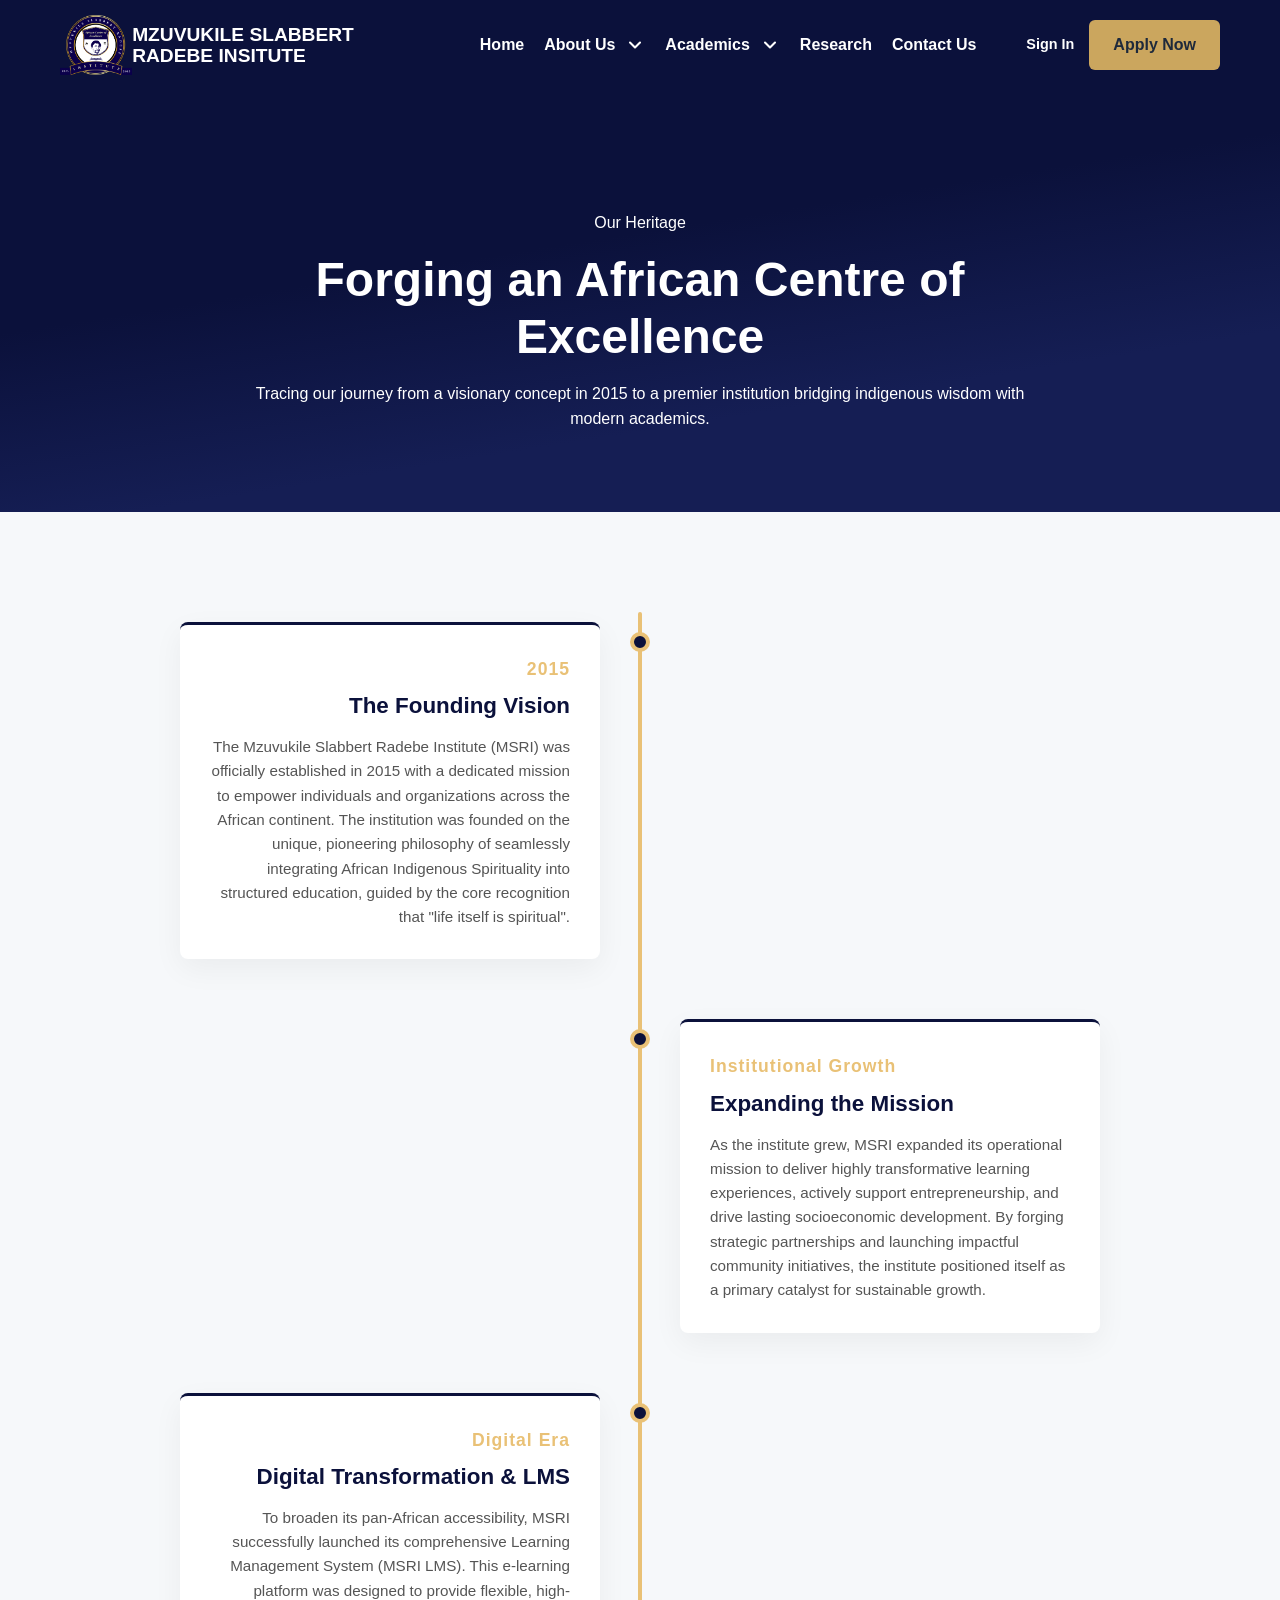
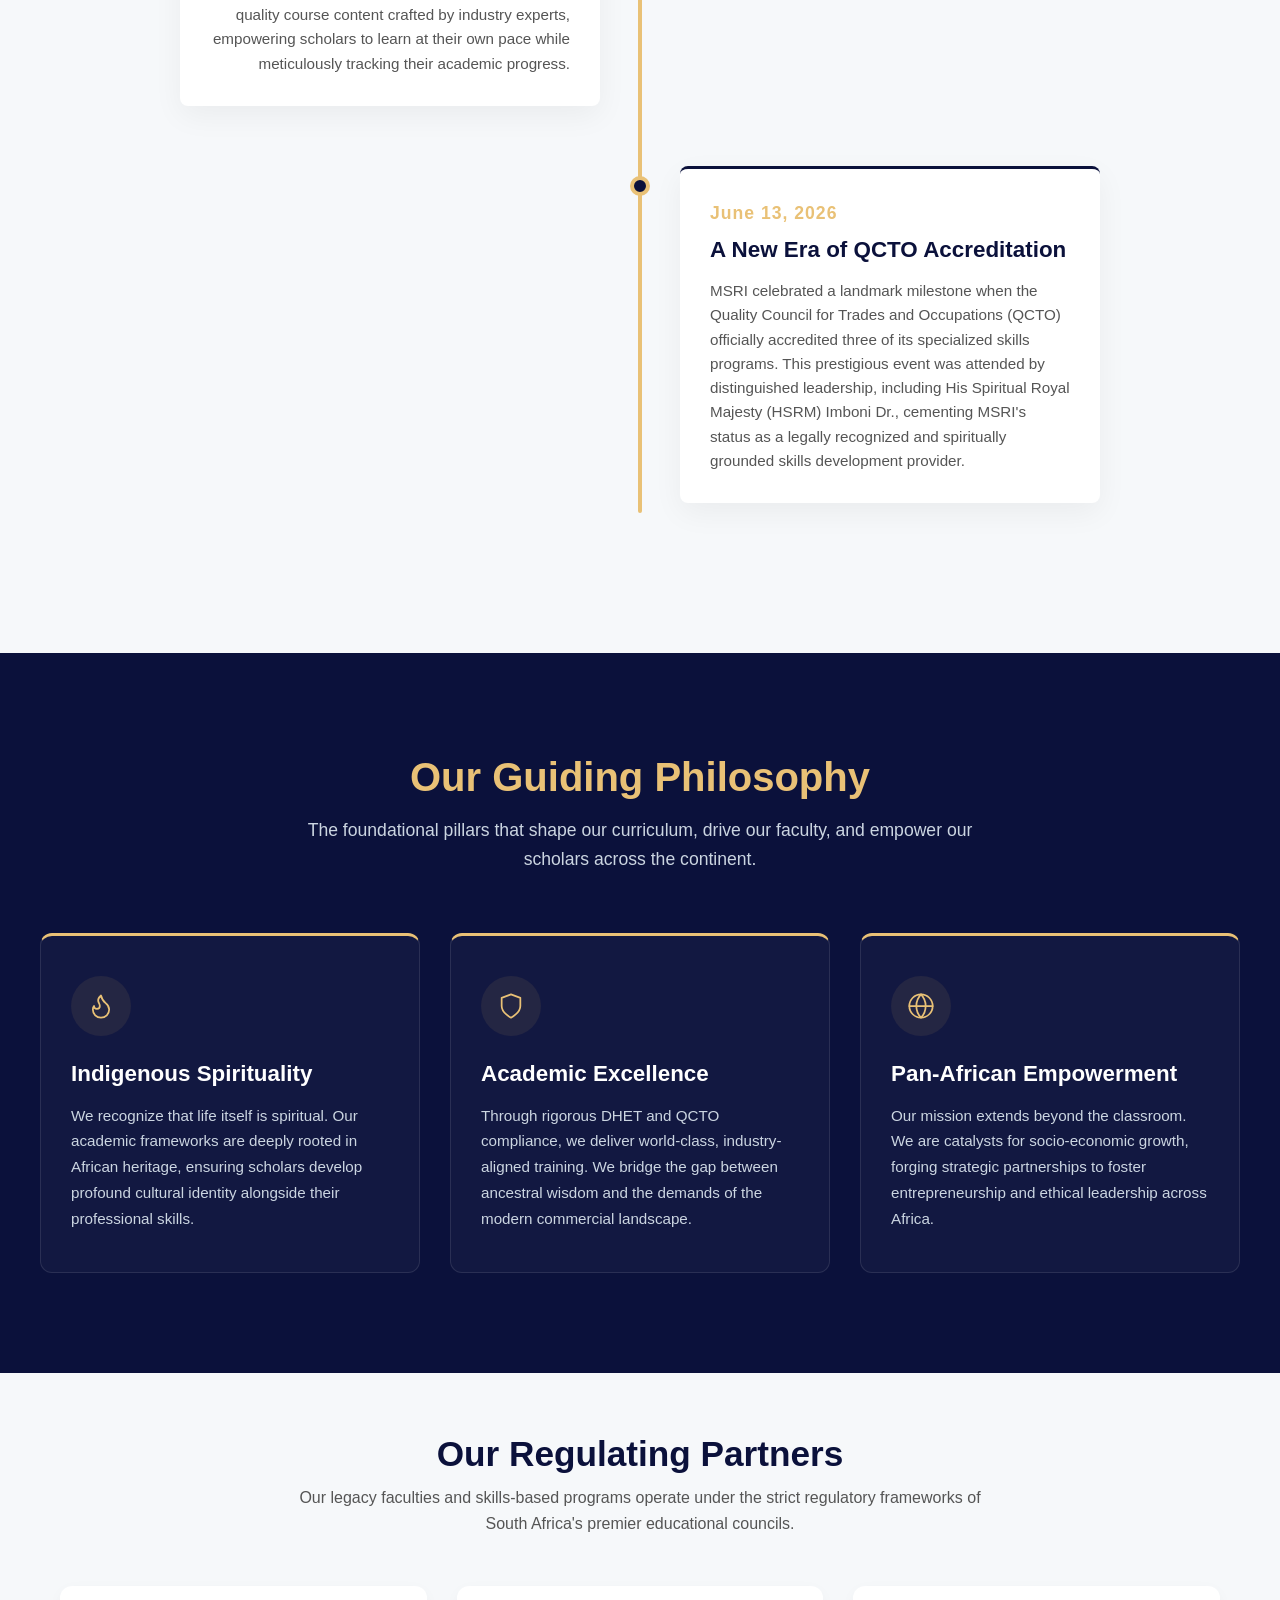
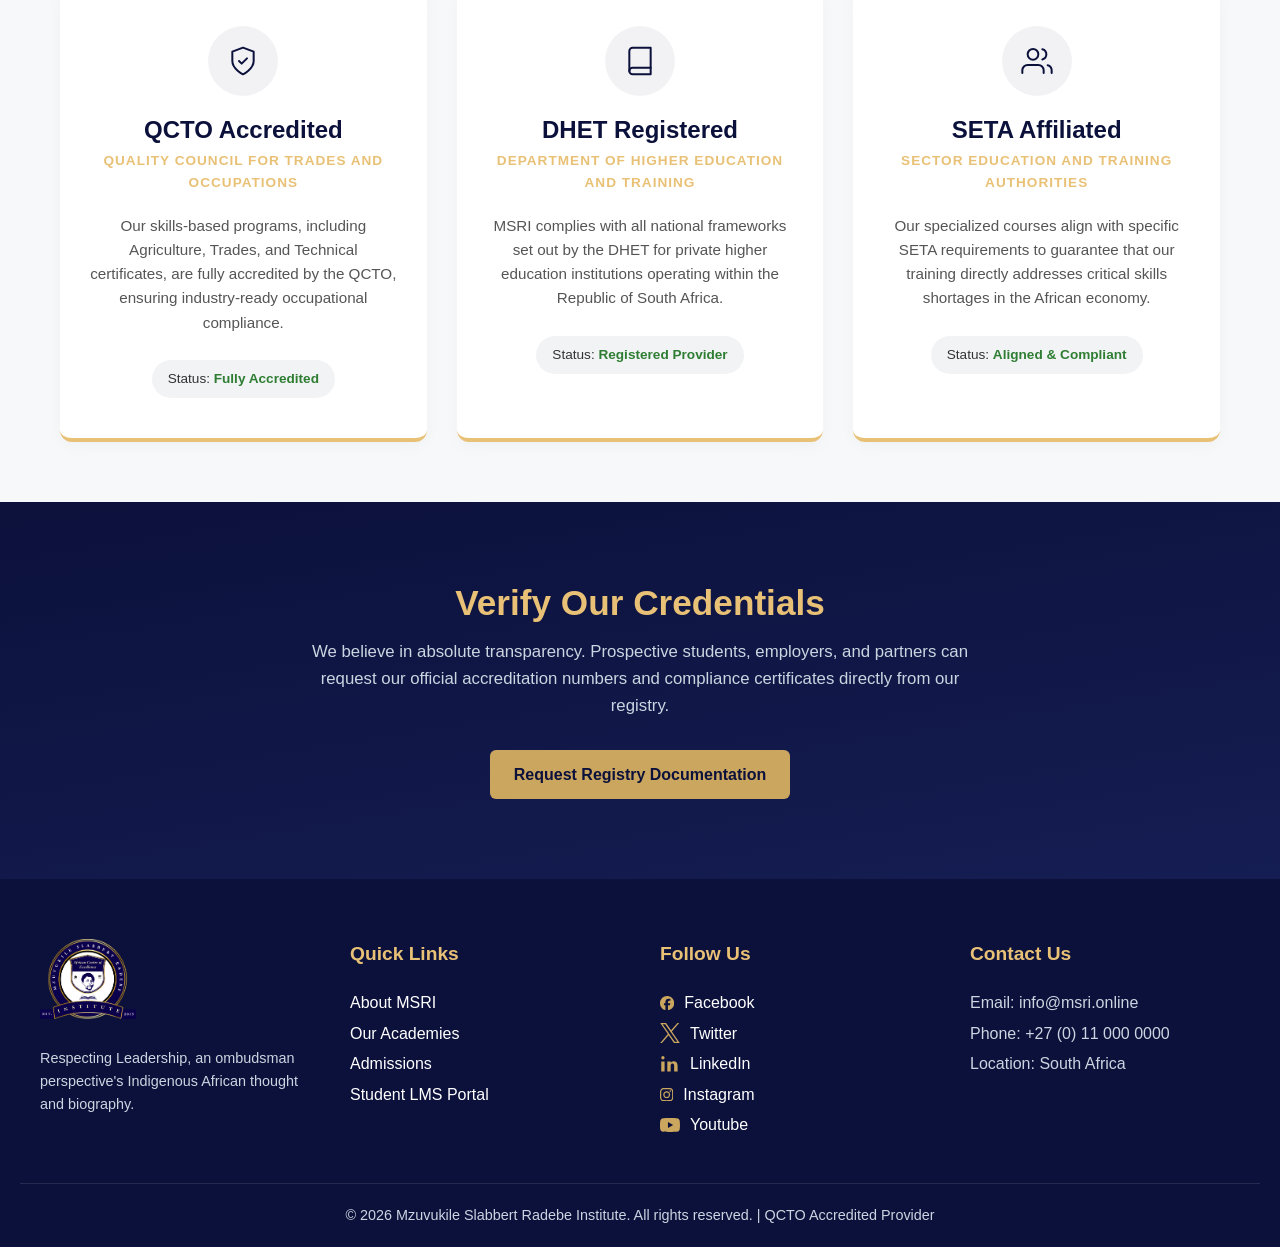
==== commit 69de0e76: "updates menu fields" ====
--- a/about-us.html
+++ b/about-us.html
@@ -41,6 +41,7 @@
               <a href="index.html">Home</a>
             </li>
 
+            <!-- FIXED ABOUT US: Removed stray tags and fixed nesting -->
             <li class="has-dropdown-menu">
               <a href="#" class="dropdown-link">
                 About Us
@@ -56,16 +57,15 @@
                   <polyline points="6 9 12 15 18 9"></polyline>
                 </svg>
               </a>
-
               <ul class="dropdown-menu">
                 <li><a href="about-us.html">About Us</a></li>
                 <li><a href="partners.html">Partners</a></li>
                 <li><a href="news-media.html">News & Media</a></li>
                 <li><a href="events.html">Events</a></li>
               </ul>
-              </ul>
-            </li>
-
+            </li>
+
+            <!-- FIXED ACADEMICS: Cleaned up the closing tags at the bottom of this block -->
             <li class="has-mega-menu">
               <a href="#" class="dropdown-link">
                 Academics
@@ -81,14 +81,11 @@
                   <polyline points="6 9 12 15 18 9"></polyline>
                 </svg>
               </a>
-
               <!-- The Split Mega Menu Container -->
               <div class="mega-menu-container split-menu">
                 <!-- LEFT SIDE: Legacy Qualifications (Schools) -->
                 <div class="menu-zone legacy-zone">
                   <h3 class="zone-title">Legacy Qualifications</h3>
-
-                  <!-- We use 2 columns inside the left zone -->
                   <div
                     class="mega-menu-grid"
                     style="grid-template-columns: repeat(2, 1fr)"
@@ -109,20 +106,20 @@
                           >
                         </li>
                       </ul>
-
                       <h4 style="margin-top: 25px">Science & Health</h4>
                       <ul>
                         <li>
                           <a href="#">School of Science and Agriculture</a>
                         </li>
-                        <li><a href="#">Health Sciences</a></li>
-                        <li><a href="#">Department of Animal Care</a></li>
+                        <li><a href="#">School of Health Sciences</a></li>
+                        <li>
+                          <a href="#">School of Mining and Land Survey</a>
+                        </li>
                       </ul>
                     </div>
-
                     <!-- Legacy Column 2 -->
                     <div class="menu-column">
-                      <h4>Arts, Media & Culture</h4>
+                      <h4>Arts, Media & Spirituality</h4>
                       <ul>
                         <li>
                           <a href="#"
@@ -132,8 +129,9 @@
                         </li>
                         <li><a href="#">School of Media and Journalism</a></li>
                         <li><a href="#">School of Art and Music</a></li>
+                        <li><a href="#">Language and Communication</a></li>
+                        <li><a href="#">Public Speaking & Self Mastery</a></li>
                       </ul>
-
                       <h4 style="margin-top: 25px">Tourism & Specialized</h4>
                       <ul>
                         <li>
@@ -144,63 +142,62 @@
                     </div>
                   </div>
                 </div>
-
                 <!-- RIGHT SIDE: Skills-Based Programs -->
                 <div class="menu-zone skills-zone">
                   <h3 class="zone-title" style="color: var(--accent-gold)">
                     Skills-Based (QCTO)
                   </h3>
-
-                  <!-- We use 2 columns inside the right zone -->
                   <div
                     class="mega-menu-grid"
                     style="grid-template-columns: repeat(2, 1fr)"
                   >
                     <!-- Skills Column 1 -->
                     <div class="menu-column">
-                      <h4>Trades & Technical</h4>
+                      <h4>Higher Certificates</h4>
                       <ul>
-                        <li>
-                          <a href="#"
-                            >Department of Mining and Land Surveying</a
-                          >
-                        </li>
-                        <li><a href="#">Boiler Certificate</a></li>
+                        <li><a href="#">Boiler Making</a></li>
                         <li><a href="#">TLB</a></li>
                         <li><a href="#">Artisan</a></li>
                         <li><a href="#">Carpentry and Welding</a></li>
-                      </ul>
-
-                      <h4 style="margin-top: 25px">Agriculture & IT</h4>
-                      <ul>
-                        <li><a href="#">Farming</a></li>
-                        <li><a href="#">Computer</a></li>
-                        <li><a href="#">Safety and Security</a></li>
+                        <li><a href="#">Barber and Nail Technician</a></li>
+                        <li>
+                          <a href="#"
+                            >Higher Certificate in Electrical Engineering</a
+                          >
+                        </li>
                       </ul>
                     </div>
 
-                    <!-- Skills Column 2 -->
                     <div class="menu-column">
-                      <h4>Business & Humanities</h4>
+                      <h4 style="margin-top: 25px">Agriculture</h4>
                       <ul>
-                        <li><a href="#">School of Business</a></li>
-                        <li><a href="#">School of Humanities or Arts</a></li>
-                        <li><a href="#">Language and Communication</a></li>
-                        <li><a href="#">Public Speaking & Self Mastery</a></li>
-                      </ul>
-
-                      <h4 style="margin-top: 25px">Service Industry</h4>
-                      <ul>
-                        <li><a href="#">Barber and Nail Technician</a></li>
+                        <li>
+                          <a href="academics.html#course-catalog"
+                            >Poultry Farming</a
+                          >
+                        </li>
+                        <li>
+                          <a href="academics.html#course-catalog"
+                            >Livestock Farmer</a
+                          >
+                        </li>
+                        <li>
+                          <a href="academics.html#course-catalog"
+                            >Crop Produce Analyst</a
+                          >
+                        </li>
                       </ul>
                     </div>
                   </div>
                 </div>
               </div>
             </li>
+            <!-- Replaced stray div with the correct closing li -->
+
             <li><a href="#">Research</a></li>
             <li><a href="contact.html">Contact Us</a></li>
           </ul>
+
           <div
             class="header-actions"
             style="
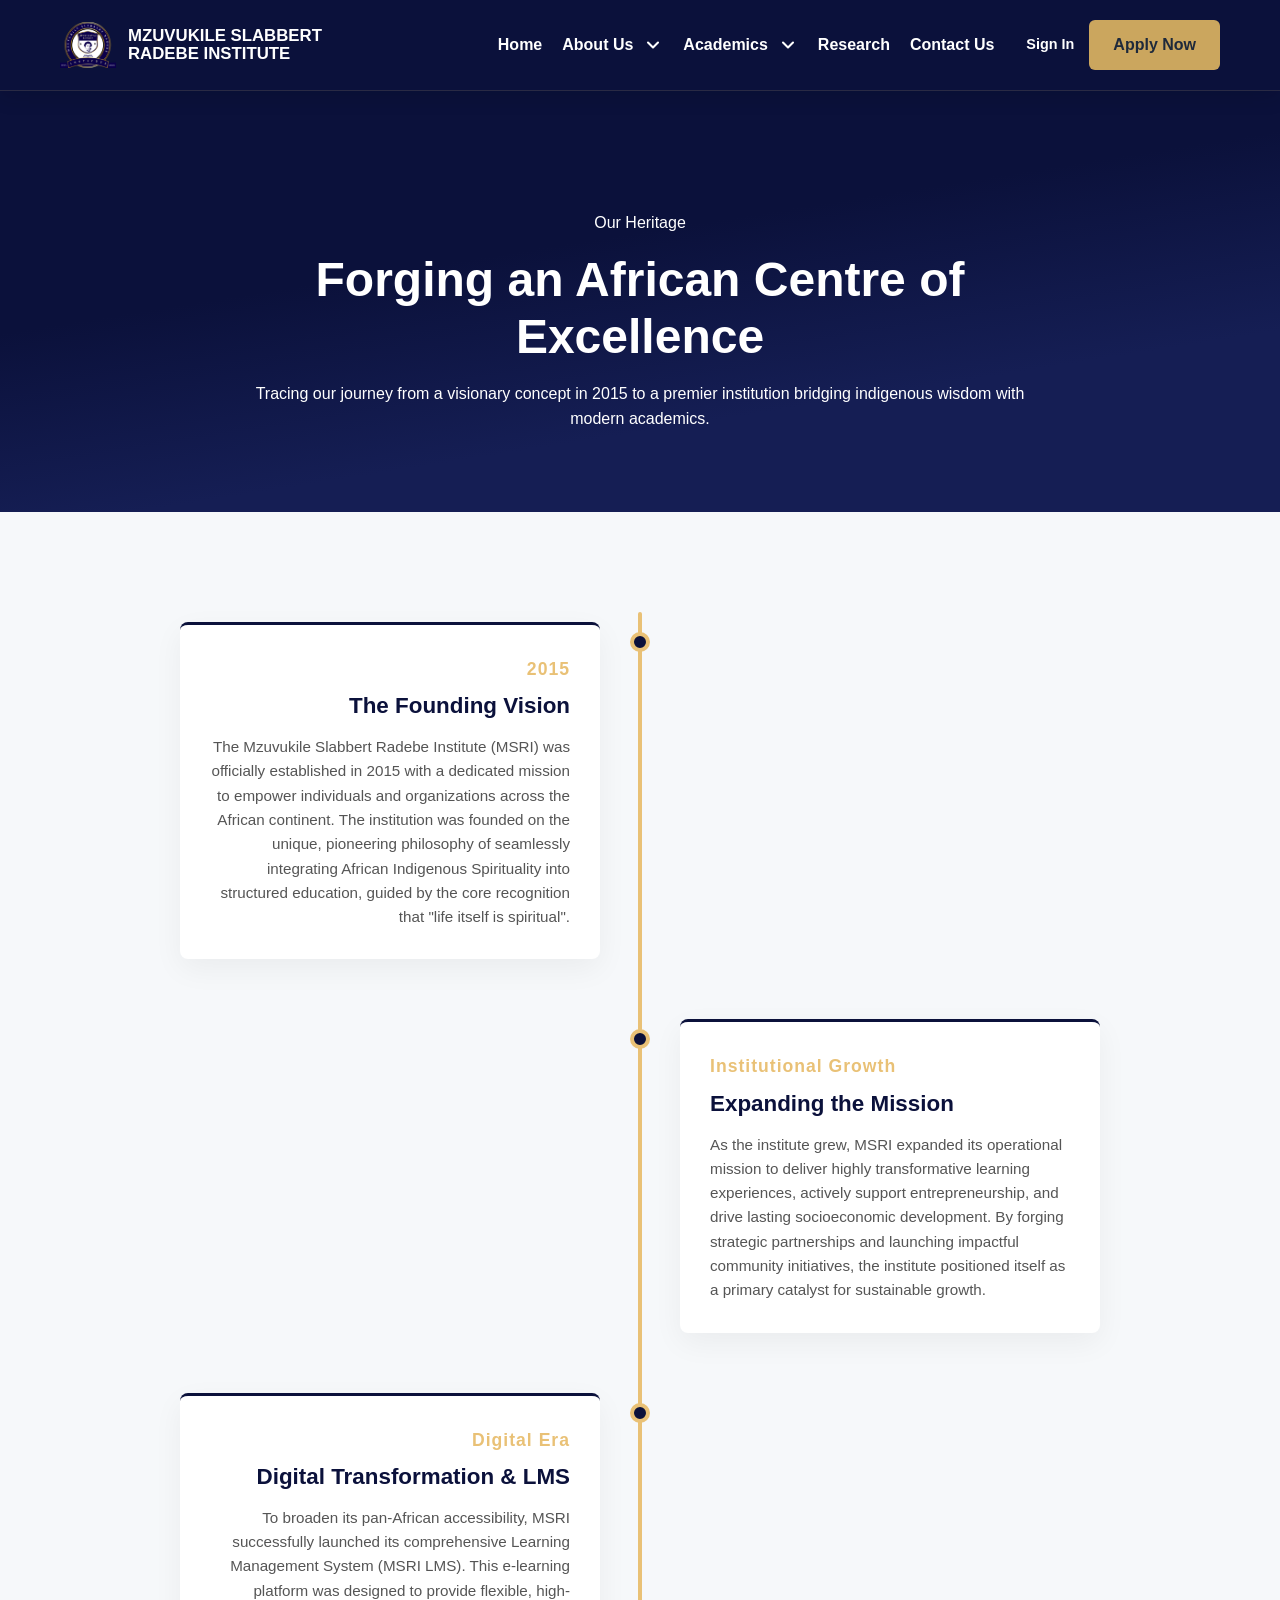
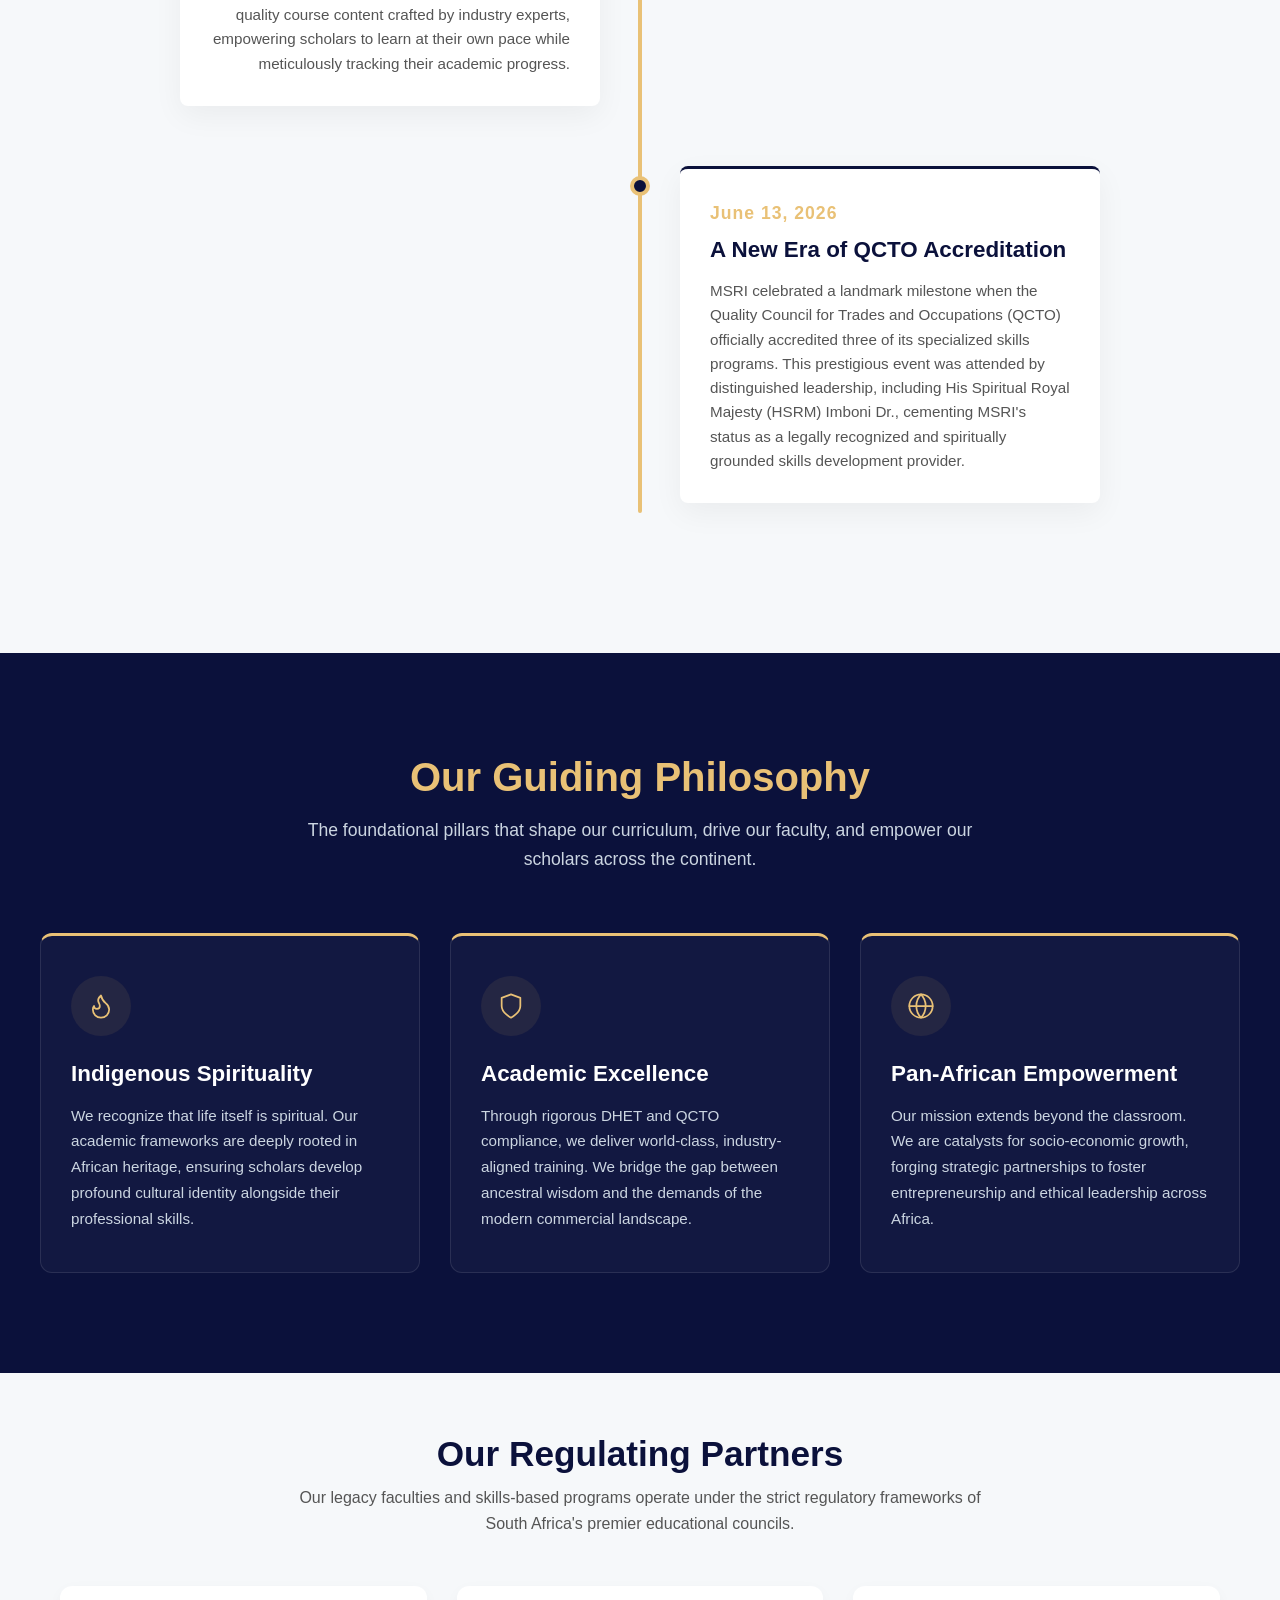
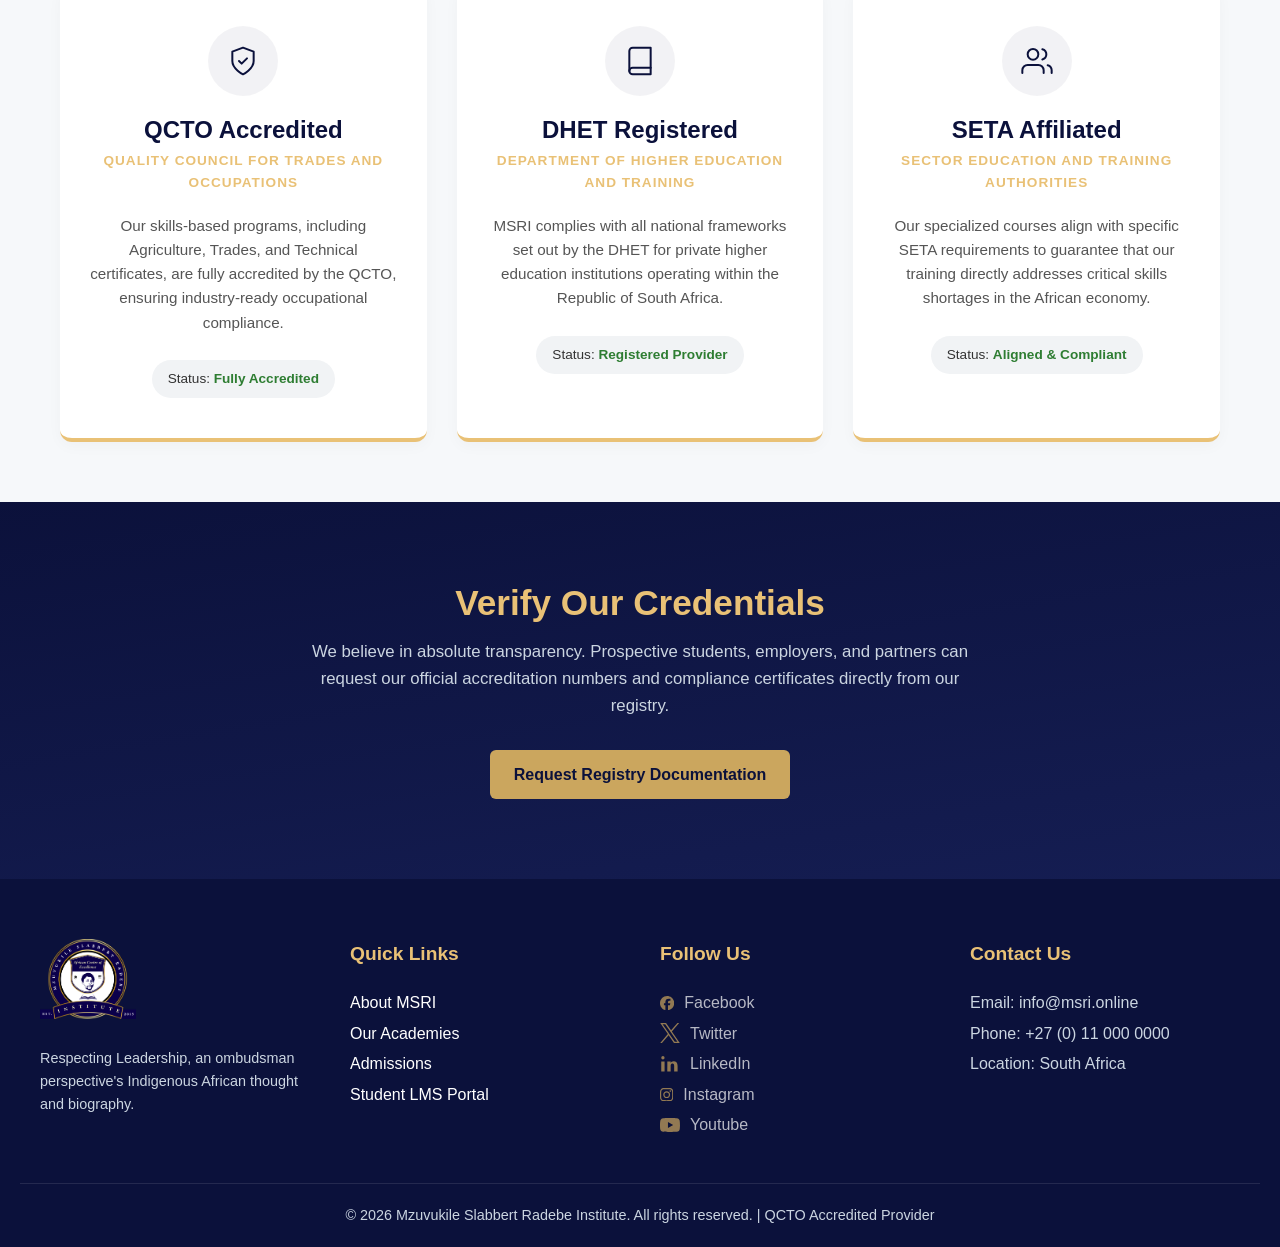
==== commit d01d953b: "Improve site UI and header navigation Co-authored-by: arena-agent <297053741+arena-agent@users.norep" ====
--- a/about-us.html
+++ b/about-us.html
@@ -3,7 +3,8 @@
   <head>
     <meta charset="UTF-8" />
     <meta name="viewport" content="width=device-width, initial-scale=1.0" />
-    <title>MSRI | Mzuvukile Slabbert Radebe Institute</title>
+    <meta name="description" content="Learn about MSRI's founding vision, philosophy, accreditation journey, and commitment to African-centred education." />
+    <title>About MSRI | Mzuvukile Slabbert Radebe Institute</title>
     <link rel="icon" type="image/png" href="../assets/img/branding/logo.png" />
     <link rel="stylesheet" href="./assets/css/pages/about.css" />
     <link rel="stylesheet" href="./assets/css/global.css" />
@@ -16,11 +17,11 @@
         <div class="logo">
           <a href="index.html">
             <img src="../assets/img/branding/logo.png" alt="MSRI Logo" />
-            <div class="logo-text">MZUVUKILE SLABBERT<br />RADEBE INSITUTE</div>
+            <div class="logo-text">MZUVUKILE SLABBERT<br />RADEBE INSTITUTE</div>
           </a>
         </div>
 
-        <button class="open-menu">
+        <button class="open-menu" type="button" aria-label="Open navigation menu" aria-expanded="false" aria-controls="mobile-nav">
           <svg
             width="50px"
             height="50px"
@@ -35,7 +36,7 @@
           </svg>
         </button>
 
-        <nav class="nav-links">
+        <nav class="nav-links" id="mobile-nav">
           <ul class="link-list">
             <li>
               <a href="index.html">Home</a>
@@ -43,7 +44,7 @@
 
             <!-- FIXED ABOUT US: Removed stray tags and fixed nesting -->
             <li class="has-dropdown-menu">
-              <a href="#" class="dropdown-link">
+              <button type="button" class="dropdown-link" aria-haspopup="true">
                 About Us
                 <svg
                   class="chevron-icon"
@@ -56,7 +57,7 @@
                 >
                   <polyline points="6 9 12 15 18 9"></polyline>
                 </svg>
-              </a>
+              </button>
               <ul class="dropdown-menu">
                 <li><a href="about-us.html">About Us</a></li>
                 <li><a href="partners.html">Partners</a></li>
@@ -67,7 +68,7 @@
 
             <!-- FIXED ACADEMICS: Cleaned up the closing tags at the bottom of this block -->
             <li class="has-mega-menu">
-              <a href="#" class="dropdown-link">
+              <button type="button" class="dropdown-link" aria-haspopup="true">
                 Academics
                 <svg
                   class="chevron-icon"
@@ -80,12 +81,12 @@
                 >
                   <polyline points="6 9 12 15 18 9"></polyline>
                 </svg>
-              </a>
+              </button>
               <!-- The Split Mega Menu Container -->
               <div class="mega-menu-container split-menu">
                 <!-- LEFT SIDE: Legacy Qualifications (Schools) -->
                 <div class="menu-zone legacy-zone">
-                  <h3 class="zone-title">Legacy Qualifications</h3>
+                  <h3 class="zone-title">CHE Qualifications <span class="coming-soon-badge">Coming soon</span></h3>
                   <div
                     class="mega-menu-grid"
                     style="grid-template-columns: repeat(2, 1fr)"
@@ -95,25 +96,21 @@
                       <h4>Business, Law & Society</h4>
                       <ul>
                         <li>
-                          <a href="#"
-                            >School of Business and Economic Studies</a
-                          >
-                        </li>
-                        <li><a href="#">School of Law</a></li>
-                        <li>
-                          <a href="#"
-                            >School of Social Science and Humanities</a
-                          >
+                          <span class="menu-link menu-link-disabled" aria-disabled="true">School of Business and Economic Studies</span>
+                        </li>
+                        <li><span class="menu-link menu-link-disabled" aria-disabled="true">School of Law</span></li>
+                        <li>
+                          <span class="menu-link menu-link-disabled" aria-disabled="true">School of Social Science and Humanities</span>
                         </li>
                       </ul>
                       <h4 style="margin-top: 25px">Science & Health</h4>
                       <ul>
                         <li>
-                          <a href="#">School of Science and Agriculture</a>
-                        </li>
-                        <li><a href="#">School of Health Sciences</a></li>
-                        <li>
-                          <a href="#">School of Mining and Land Survey</a>
+                          <span class="menu-link menu-link-disabled" aria-disabled="true">School of Science and Agriculture</span>
+                        </li>
+                        <li><span class="menu-link menu-link-disabled" aria-disabled="true">School of Health Sciences</span></li>
+                        <li>
+                          <span class="menu-link menu-link-disabled" aria-disabled="true">School of Mining and Land Survey</span>
                         </li>
                       </ul>
                     </div>
@@ -122,22 +119,20 @@
                       <h4>Arts, Media & Spirituality</h4>
                       <ul>
                         <li>
-                          <a href="#"
-                            >School of Indigenous Spirituality and African
-                            Matters</a
-                          >
-                        </li>
-                        <li><a href="#">School of Media and Journalism</a></li>
-                        <li><a href="#">School of Art and Music</a></li>
-                        <li><a href="#">Language and Communication</a></li>
-                        <li><a href="#">Public Speaking & Self Mastery</a></li>
+                          <span class="menu-link menu-link-disabled" aria-disabled="true">School of Indigenous Spirituality and African
+                            Matters</span>
+                        </li>
+                        <li><span class="menu-link menu-link-disabled" aria-disabled="true">School of Media and Journalism</span></li>
+                        <li><span class="menu-link menu-link-disabled" aria-disabled="true">School of Art and Music</span></li>
+                        <li><span class="menu-link menu-link-disabled" aria-disabled="true">Language and Communication</span></li>
+                        <li><span class="menu-link menu-link-disabled" aria-disabled="true">Public Speaking & Self Mastery</span></li>
                       </ul>
                       <h4 style="margin-top: 25px">Tourism & Specialized</h4>
                       <ul>
                         <li>
-                          <a href="#">School of Hospitalities and Tourism</a>
-                        </li>
-                        <li><a href="#">TC Entity Qualifications</a></li>
+                          <span class="menu-link menu-link-disabled" aria-disabled="true">School of Hospitalities and Tourism</span>
+                        </li>
+                        <li><span class="menu-link menu-link-disabled" aria-disabled="true">TC Entity Qualifications</span></li>
                       </ul>
                     </div>
                   </div>
@@ -153,17 +148,15 @@
                   >
                     <!-- Skills Column 1 -->
                     <div class="menu-column">
-                      <h4>Higher Certificates</h4>
+                      <h4>Higher Certificates <span class="menu-status">Coming soon</span></h4>
                       <ul>
-                        <li><a href="#">Boiler Making</a></li>
-                        <li><a href="#">TLB</a></li>
-                        <li><a href="#">Artisan</a></li>
-                        <li><a href="#">Carpentry and Welding</a></li>
-                        <li><a href="#">Barber and Nail Technician</a></li>
-                        <li>
-                          <a href="#"
-                            >Higher Certificate in Electrical Engineering</a
-                          >
+                        <li><span class="menu-link menu-link-disabled" aria-disabled="true">Boiler Making</span></li>
+                        <li><span class="menu-link menu-link-disabled" aria-disabled="true">TLB</span></li>
+                        <li><span class="menu-link menu-link-disabled" aria-disabled="true">Artisan</span></li>
+                        <li><span class="menu-link menu-link-disabled" aria-disabled="true">Carpentry and Welding</span></li>
+                        <li><span class="menu-link menu-link-disabled" aria-disabled="true">Barber and Nail Technician</span></li>
+                        <li>
+                          <span class="menu-link menu-link-disabled" aria-disabled="true">Higher Certificate in Electrical Engineering</span>
                         </li>
                       </ul>
                     </div>
@@ -194,29 +187,12 @@
             </li>
             <!-- Replaced stray div with the correct closing li -->
 
-            <li><a href="#">Research</a></li>
+            <li><a href="research.html">Research</a></li>
             <li><a href="contact.html">Contact Us</a></li>
           </ul>
 
-          <div
-            class="header-actions"
-            style="
-              display: flex;
-              gap: 15px;
-              align-items: center;
-              margin-left: 20px;
-            "
-          >
-            <a
-              href="login.html"
-              style="
-                color: var(--white);
-                text-decoration: none;
-                font-weight: 600;
-                font-size: 0.9rem;
-              "
-              >Sign In</a
-            >
+          <div class="header-actions">
+            <a href="login.html">Sign In</a>
             <a href="apply.html" class="btn btn-gold">Apply Now</a>
           </div>
         </nav>
@@ -559,9 +535,9 @@
         <div class="footer-col">
           <h4>Quick Links</h4>
           <ul>
-            <li><a href="#">About MSRI</a></li>
-            <li><a href="#">Our Academies</a></li>
-            <li><a href="#">Admissions</a></li>
+            <li><a href="about-us.html">About MSRI</a></li>
+            <li><a href="academics.html">Our Academies</a></li>
+            <li><a href="apply.html">Admissions</a></li>
             <li><a href="https://www.msri.online/">Student LMS Portal</a></li>
           </ul>
         </div>
@@ -570,7 +546,7 @@
           <h4>Follow Us</h4>
           <ul class="social-links">
             <li>
-              <a href="#" class="icons">
+              <span class="icons is-unavailable" aria-disabled="true">
                 <svg
                   role="img"
                   viewBox="0 0 24 24"
@@ -582,10 +558,10 @@
                   />
                 </svg>
                 Facebook
-              </a>
+              </span>
             </li>
             <li>
-              <a href="#" class="icons">
+              <span class="icons is-unavailable" aria-disabled="true">
                 <svg
                   role="img"
                   viewBox="0 0 24 24"
@@ -597,10 +573,10 @@
                   />
                 </svg>
                 Twitter
-              </a>
+              </span>
             </li>
             <li>
-              <a href="#" class="icons">
+              <span class="icons is-unavailable" aria-disabled="true">
                 <svg
                   role="img"
                   viewBox="0 0 24 24"
@@ -612,10 +588,10 @@
                   />
                 </svg>
                 LinkedIn
-              </a>
+              </span>
             </li>
             <li>
-              <a href="#" class="icons">
+              <span class="icons is-unavailable" aria-disabled="true">
                 <svg
                   role="img"
                   viewBox="0 0 24 24"
@@ -627,10 +603,10 @@
                   />
                 </svg>
                 Instagram
-              </a>
+              </span>
             </li>
             <li>
-              <a href="#" class="icons">
+              <span class="icons is-unavailable" aria-disabled="true">
                 <svg
                   role="img"
                   viewBox="0 0 24 24"
@@ -642,7 +618,7 @@
                   />
                 </svg>
                 Youtube
-              </a>
+              </span>
             </li>
           </ul>
         </div>
--- a/assets/css/components.css
+++ b/assets/css/components.css
@@ -379,4 +379,553 @@
     margin-left: 0;
     margin-bottom: 10px;
   }
-}+}
+/* Accessible dropdown controls */
+.nav-links .dropdown-link {
+  appearance: none;
+  background: transparent;
+  border: 0;
+  color: var(--white);
+  font: inherit;
+  font-weight: 700;
+  padding: 0;
+  cursor: pointer;
+}
+
+.nav-links .dropdown-link:hover,
+.nav-links .dropdown-link:focus-visible {
+  color: var(--accent-gold);
+}
+
+.menu-link-disabled {
+  display: block;
+  color: rgba(233, 193, 118, 0.55);
+  cursor: not-allowed;
+  line-height: 1.35;
+  pointer-events: none;
+}
+
+.coming-soon-badge {
+  display: inline-flex;
+  align-items: center;
+  margin-left: 8px;
+  padding: 3px 7px;
+  border: 1px solid rgba(233, 193, 118, 0.55);
+  border-radius: 999px;
+  color: var(--primary-navy);
+  background: var(--accent-gold);
+  font-family: var(--font-body);
+  font-size: 0.66rem;
+  font-weight: 700;
+  letter-spacing: 0.04em;
+  line-height: 1;
+  text-transform: uppercase;
+  vertical-align: middle;
+}
+
+.btn-disabled,
+.btn:disabled {
+  cursor: not-allowed;
+  opacity: 0.62;
+  pointer-events: none;
+}
+
+.form-status-note {
+  margin: -8px 0 0;
+  color: var(--text-gray);
+  font-size: 0.85rem;
+  line-height: 1.5;
+  text-align: center;
+}
+
+.is-unavailable {
+  cursor: not-allowed;
+  opacity: 0.7;
+}
+
+button:focus-visible,
+a:focus-visible,
+select:focus-visible,
+input:focus-visible,
+textarea:focus-visible {
+  outline: 3px solid rgba(233, 193, 118, 0.8);
+  outline-offset: 3px;
+}
+
+@media (prefers-reduced-motion: reduce) {
+  *,
+  *::before,
+  *::after {
+    animation-duration: 0.01ms !important;
+    animation-iteration-count: 1 !important;
+    scroll-behavior: auto !important;
+    transition-duration: 0.01ms !important;
+  }
+}
+
+.header-actions {
+  display: flex;
+  align-items: center;
+  gap: 15px;
+  margin-left: 20px;
+}
+
+.header-actions > a:first-child {
+  color: var(--white);
+  font-size: 0.9rem;
+  font-weight: 600;
+}
+
+.header-actions > a:first-child:hover {
+  color: var(--accent-gold);
+}
+
+@media (max-width: 768px) {
+  .header-actions {
+    align-items: flex-start;
+    flex-direction: column;
+    gap: 14px;
+    margin: 10px 0 0;
+  }
+}
+
+.menu-status {
+  display: inline-block;
+  margin-left: 4px;
+  color: rgba(233, 193, 118, 0.7);
+  font-size: 0.68rem;
+  font-weight: 600;
+  letter-spacing: 0.02em;
+  text-transform: uppercase;
+}
+
+/* Header dropdown positioning and sizing */
+.has-dropdown-menu {
+  position: relative;
+}
+
+.dropdown-menu {
+  top: calc(100% + 10px);
+  left: 0;
+  width: 190px;
+}
+
+.nav-links .dropdown-link {
+  display: flex;
+  align-items: center;
+  gap: 10px;
+  line-height: 1.2;
+  white-space: nowrap;
+}
+
+.coming-soon-badge {
+  white-space: nowrap;
+}
+
+/* Keep the large Academics menu aligned to the viewport, not the menu label. */
+.has-mega-menu {
+  position: static;
+}
+
+.mega-menu-container.split-menu {
+  top: 100%;
+  left: 50%;
+  width: min(1200px, calc(100vw - 40px));
+  margin-left: 0;
+  transform: translateX(-50%);
+}
+
+.has-mega-menu:hover .mega-menu-container.split-menu,
+.has-mega-menu:focus-within .mega-menu-container.split-menu {
+  transform: translateX(-50%) translateY(1px);
+}
+
+@media (max-width: 768px) {
+  .dropdown-menu,
+  .mega-menu-container.split-menu {
+    top: auto;
+    left: auto;
+    width: 100%;
+    transform: none;
+  }
+
+  .has-mega-menu:hover .mega-menu-container.split-menu,
+  .has-mega-menu:focus-within .mega-menu-container.split-menu {
+    transform: none;
+  }
+}
+
+/* Refined header dropdown styling */
+.has-dropdown-menu,
+.has-mega-menu {
+  height: 100%;
+}
+
+.has-dropdown-menu > .dropdown-link,
+.has-mega-menu > .dropdown-link {
+  min-height: 42px;
+  padding: 8px 0;
+  transition: color 0.2s ease;
+}
+
+.dropdown-menu,
+.mega-menu-container {
+  border: 1px solid rgba(233, 193, 118, 0.22);
+  border-top: 3px solid var(--accent-gold);
+  box-shadow: 0 18px 40px rgba(2, 6, 23, 0.35);
+  transform: translateY(8px);
+  transition:
+    opacity 0.2s ease,
+    transform 0.2s ease,
+    visibility 0.2s ease;
+  pointer-events: none;
+}
+
+.has-dropdown-menu:hover .dropdown-menu,
+.has-dropdown-menu:focus-within .dropdown-menu {
+  transform: translateY(0);
+  pointer-events: auto;
+}
+
+.dropdown-menu {
+  min-width: 210px;
+  padding: 8px;
+  background: var(--primary-navy-light);
+  border-radius: 0 0 10px 10px;
+}
+
+.dropdown-menu li {
+  margin: 0;
+}
+
+.dropdown-menu li a {
+  display: block;
+  padding: 10px 12px;
+  border-radius: 6px;
+  color: var(--white);
+  font-size: 0.95rem;
+  font-weight: 600;
+  line-height: 1.3;
+  white-space: nowrap;
+}
+
+.dropdown-menu li a:hover,
+.dropdown-menu li a:focus-visible {
+  background: rgba(233, 193, 118, 0.14);
+  color: var(--accent-gold);
+  text-decoration: none;
+}
+
+.mega-menu-container.split-menu {
+  overflow: hidden;
+  border-radius: 0 0 12px 12px;
+  background: var(--primary-navy-light);
+}
+
+.has-mega-menu:hover .mega-menu-container.split-menu,
+.has-mega-menu:focus-within .mega-menu-container.split-menu {
+  transform: translateX(-50%) translateY(0);
+  pointer-events: auto;
+}
+
+.menu-zone {
+  min-width: 0;
+  padding: 30px 34px 34px;
+}
+
+.legacy-zone {
+  background:
+    linear-gradient(rgba(21, 30, 84, 0.96), rgba(21, 30, 84, 0.96)),
+    url("../img/heroes/hero-img-3.jpg") center / cover;
+}
+
+.skills-zone {
+  background: var(--primary-navy);
+  border-left: 1px solid rgba(233, 193, 118, 0.18);
+}
+
+.zone-title {
+  display: flex;
+  align-items: center;
+  flex-wrap: wrap;
+  gap: 9px;
+  width: 100%;
+  margin-bottom: 24px;
+  padding-bottom: 12px;
+  font-size: 1.18rem;
+}
+
+.mega-menu-grid {
+  grid-template-columns: repeat(2, minmax(0, 1fr));
+  gap: 26px;
+}
+
+.menu-column {
+  min-width: 0;
+  margin: 0;
+}
+
+.menu-column h4 {
+  margin: 0 0 10px;
+  color: var(--white);
+  font-size: 0.86rem;
+  letter-spacing: 0.02em;
+  line-height: 1.3;
+}
+
+.menu-column ul {
+  display: grid;
+  gap: 3px;
+}
+
+.menu-column ul li {
+  margin: 0;
+}
+
+.menu-column ul li a,
+.menu-link-disabled {
+  padding: 7px 8px;
+  border-radius: 5px;
+  font-size: 0.84rem;
+  line-height: 1.35;
+}
+
+.menu-column ul li a {
+  display: block;
+  color: #dbe3f4;
+  font-weight: 500;
+}
+
+.menu-column ul li a:hover,
+.menu-column ul li a:focus-visible {
+  background: rgba(233, 193, 118, 0.12);
+  color: var(--accent-gold);
+  text-decoration: none;
+}
+
+.menu-link-disabled {
+  color: rgba(219, 227, 244, 0.45);
+}
+
+.menu-status {
+  padding: 3px 6px;
+  border: 1px solid rgba(233, 193, 118, 0.35);
+  border-radius: 999px;
+  color: var(--accent-gold);
+  font-size: 0.6rem;
+  line-height: 1;
+}
+
+@media (max-width: 768px) {
+  .has-dropdown-menu,
+  .has-mega-menu {
+    height: auto;
+  }
+
+  .dropdown-menu,
+  .mega-menu-container {
+    border: 0;
+    box-shadow: none;
+    transform: none;
+    transition: none;
+    pointer-events: auto;
+  }
+
+  .dropdown-menu {
+    min-width: 0;
+    border-radius: 0;
+    padding: 8px 0 8px 15px;
+  }
+
+  .mega-menu-container.split-menu {
+    border-radius: 0;
+  }
+
+  .menu-zone {
+    padding: 20px 0;
+  }
+
+  .skills-zone {
+    border-top: 1px solid rgba(233, 193, 118, 0.18);
+    border-left: 0;
+  }
+
+  .mega-menu-grid {
+    grid-template-columns: 1fr;
+    gap: 10px;
+  }
+
+  .zone-title {
+    font-size: 1.05rem;
+  }
+
+  .dropdown-menu li a,
+  .menu-column ul li a,
+  .menu-link-disabled {
+    white-space: normal;
+  }
+}
+
+/* Header alignment system */
+header {
+  min-height: 90px;
+  border-bottom: 1px solid rgba(233, 193, 118, 0.14);
+  box-shadow: 0 6px 18px rgba(2, 6, 23, 0.16);
+}
+
+.nav-container {
+  height: 90px;
+  width: 100%;
+  display: grid;
+  grid-template-columns: auto minmax(0, 1fr);
+  align-items: center;
+  gap: 32px;
+}
+
+.logo {
+  min-width: 0;
+  flex-shrink: 0;
+}
+
+.logo a {
+  gap: 12px;
+  white-space: nowrap;
+}
+
+.logo img {
+  width: 56px;
+  height: 60px;
+  object-fit: contain;
+  flex-shrink: 0;
+}
+
+.logo-text {
+  font-size: 1.05rem;
+  line-height: 1.08;
+}
+
+.nav-links {
+  min-width: 0;
+  height: 100%;
+  justify-content: flex-end;
+  gap: 24px;
+}
+
+.link-list {
+  height: 100%;
+  align-items: center;
+  gap: 20px;
+  margin: 0;
+}
+
+.link-list > li {
+  display: flex;
+  align-items: center;
+  height: 100%;
+  white-space: nowrap;
+}
+
+.header-actions {
+  height: 100%;
+  flex-shrink: 0;
+  margin-left: 8px;
+}
+
+.header-actions > a:first-child {
+  white-space: nowrap;
+}
+
+.has-dropdown-menu,
+.has-mega-menu {
+  display: flex;
+  align-items: center;
+}
+
+.has-dropdown-menu > .dropdown-link,
+.has-mega-menu > .dropdown-link {
+  min-height: 42px;
+  align-items: center;
+}
+
+@media (max-width: 1100px) and (min-width: 769px) {
+  .nav-container {
+    gap: 18px;
+    padding-inline: 16px;
+  }
+
+  .logo-text {
+    font-size: 0.92rem;
+  }
+
+  .logo {
+    gap: 9px;
+  }
+
+  .logo img {
+    width: 50px;
+    height: 54px;
+  }
+
+  .nav-links {
+    gap: 14px;
+  }
+
+  .link-list {
+    gap: 13px;
+  }
+
+  .nav-links a,
+  .nav-links .dropdown-link {
+    font-size: 0.88rem;
+  }
+
+  .header-actions {
+    gap: 9px;
+    margin-left: 0;
+  }
+
+  .header-actions .btn {
+    padding: 10px 14px;
+  }
+}
+
+@media (max-width: 768px) {
+  .nav-container {
+    height: 76px;
+    min-height: 76px;
+    display: flex;
+    gap: 0;
+    padding: 10px 16px;
+  }
+
+  .nav-links {
+    height: auto;
+    justify-content: flex-start;
+  }
+
+  .link-list {
+    height: auto;
+    align-items: stretch;
+  }
+
+  .link-list > li,
+  .has-dropdown-menu,
+  .has-mega-menu {
+    display: block;
+    height: auto;
+  }
+
+  .header-actions {
+    height: auto;
+  }
+}
+
+@media (max-width: 768px) {
+  header {
+    min-height: 76px;
+  }
+
+  body:not(.application-body) {
+    padding-top: 76px;
+  }
+}
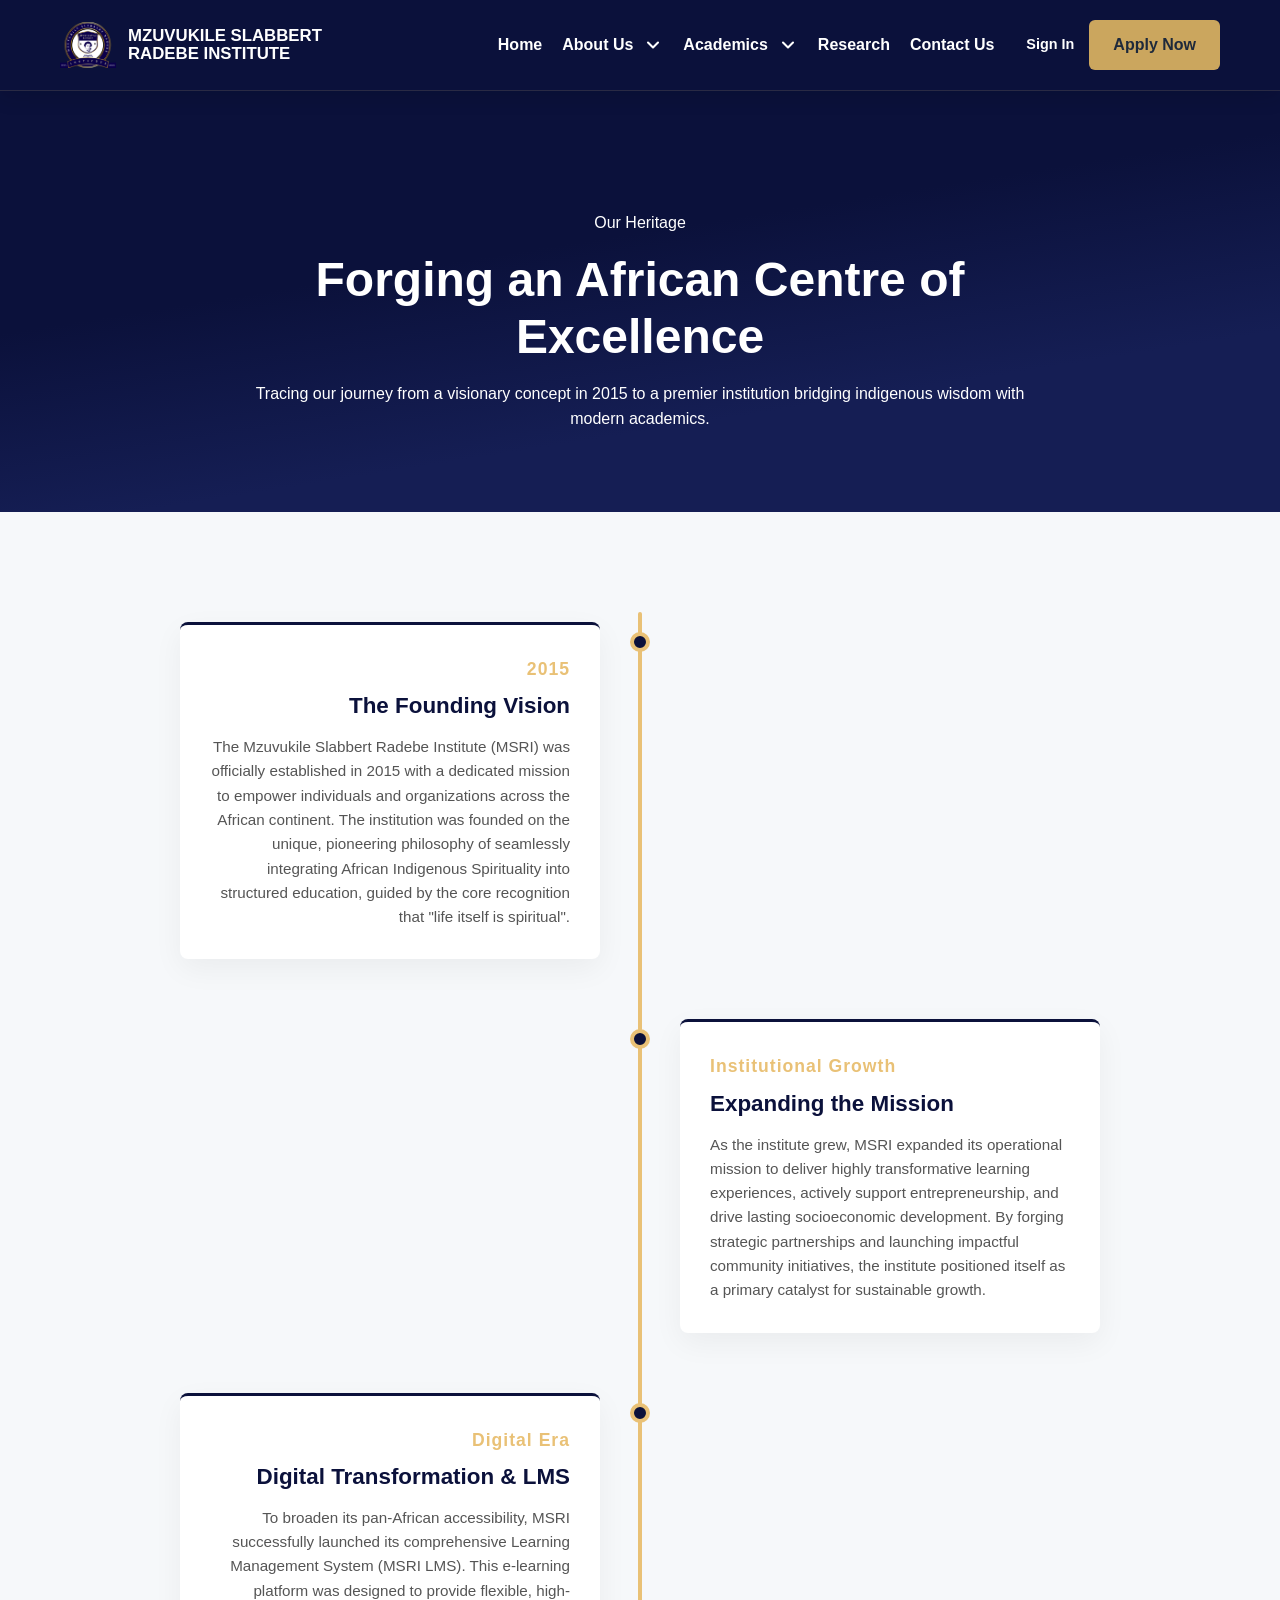
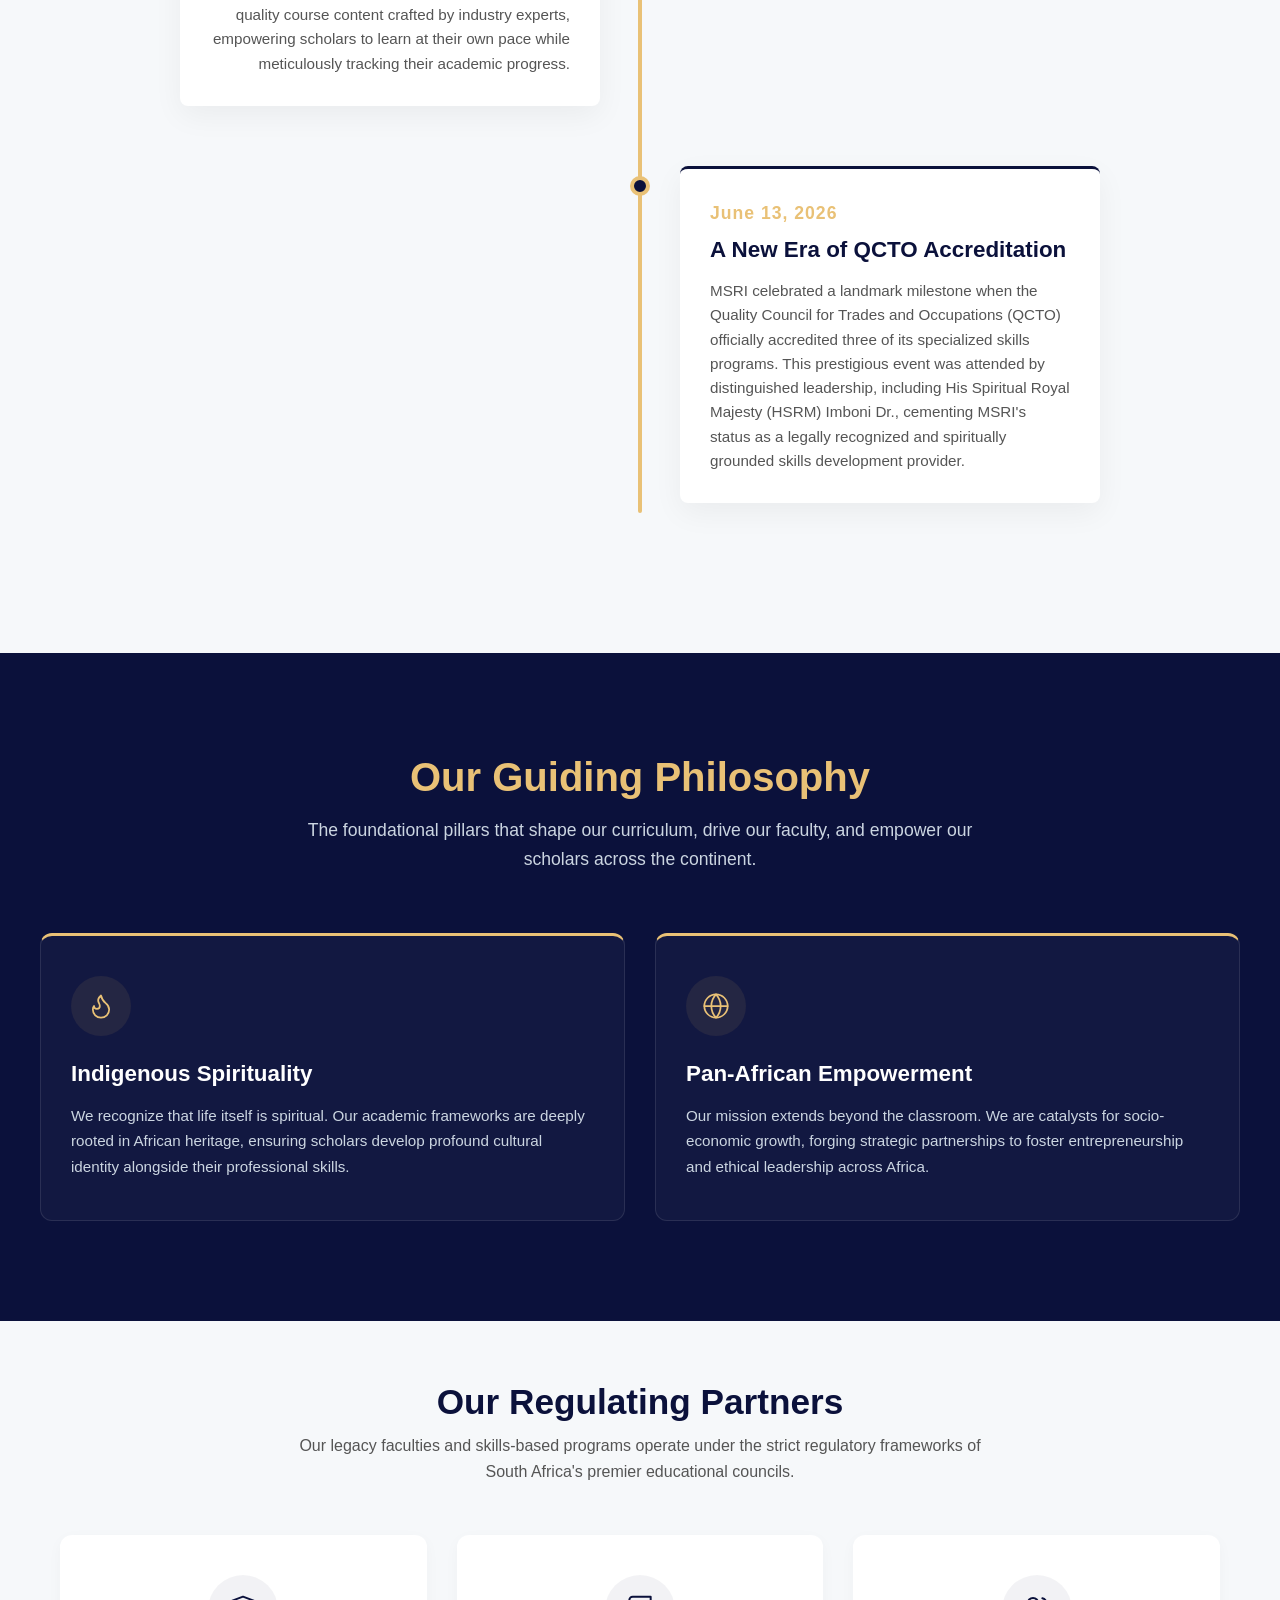
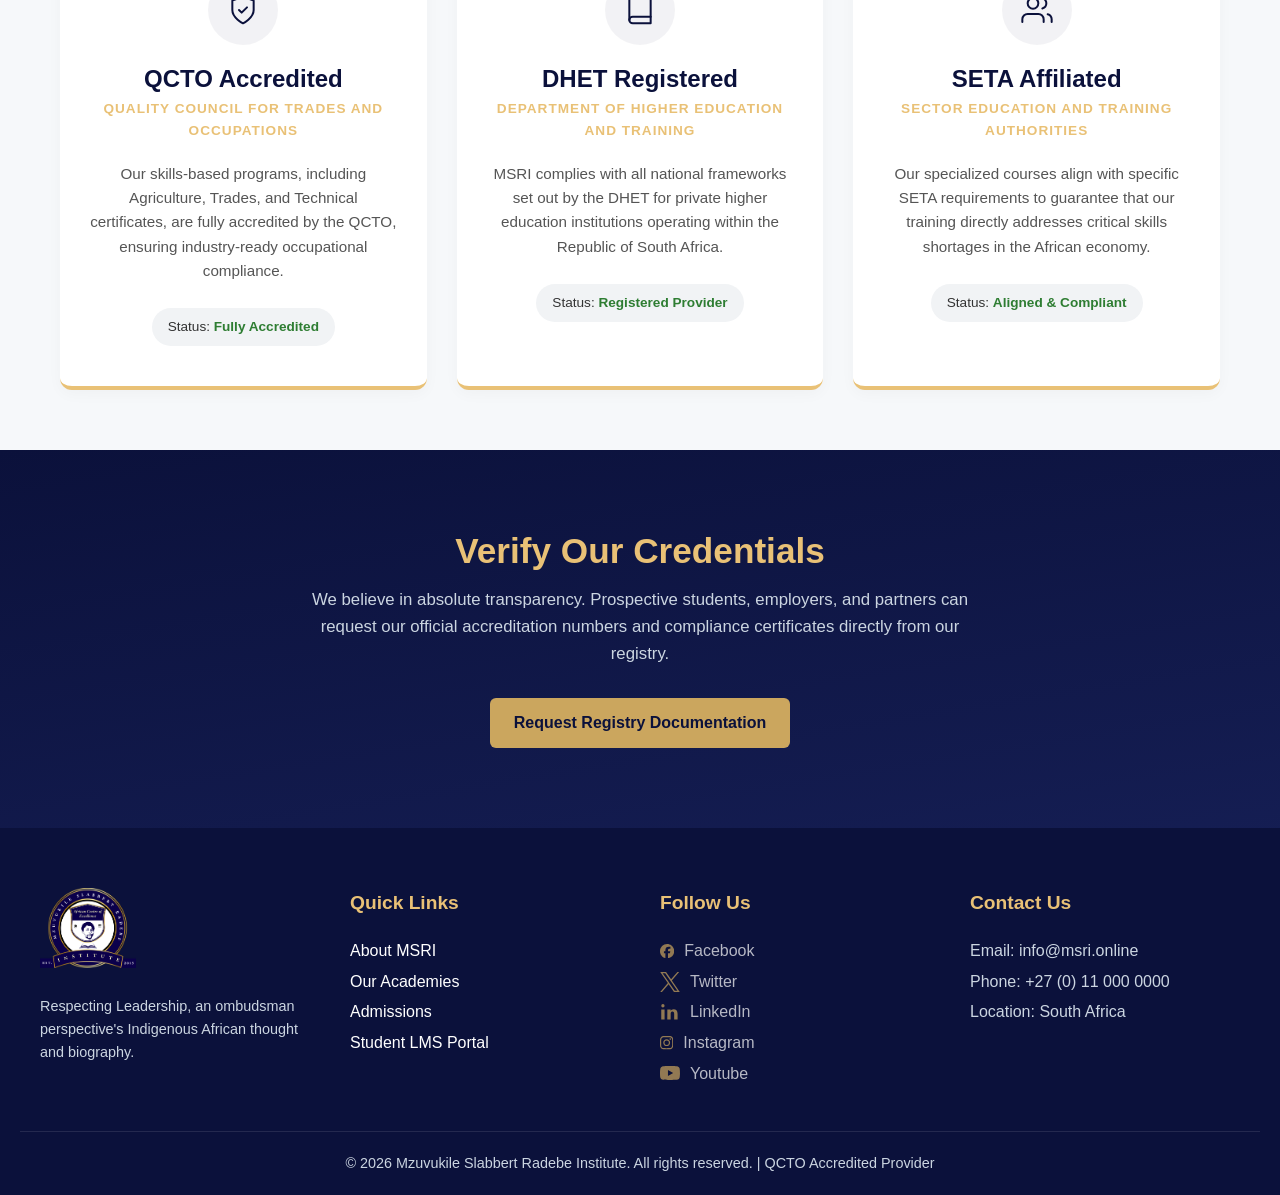
==== commit fb74853e: "removes DHE card from about us" ====
--- a/about-us.html
+++ b/about-us.html
@@ -327,9 +327,8 @@
           </div>
 
           <!-- Value 2 -->
-          <div class="value-card">
+          <!-- <div class="value-card">
             <div class="value-icon">
-              <!-- Shield / Excellence Icon -->
               <svg
                 viewBox="0 0 24 24"
                 fill="none"
@@ -347,7 +346,7 @@
               industry-aligned training. We bridge the gap between ancestral
               wisdom and the demands of the modern commercial landscape.
             </p>
-          </div>
+          </div> -->
 
           <!-- Value 3 -->
           <div class="value-card">
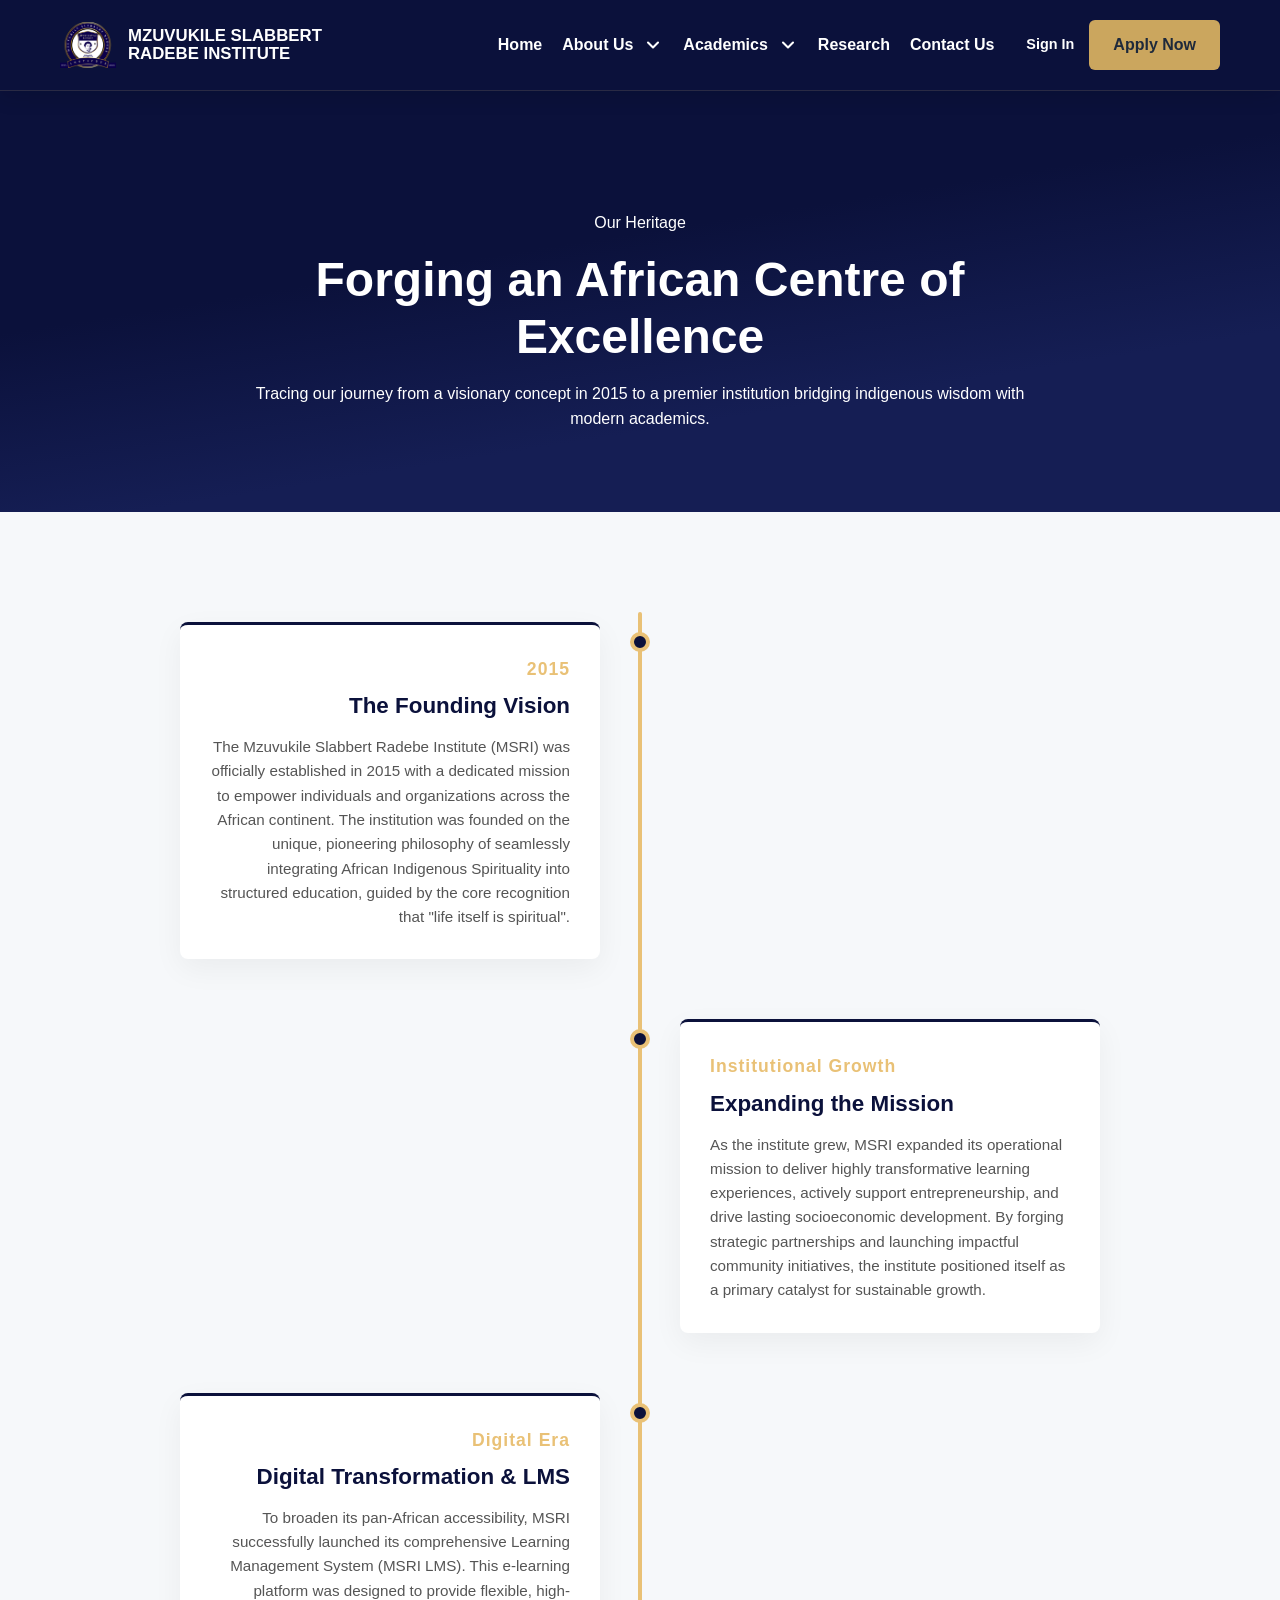
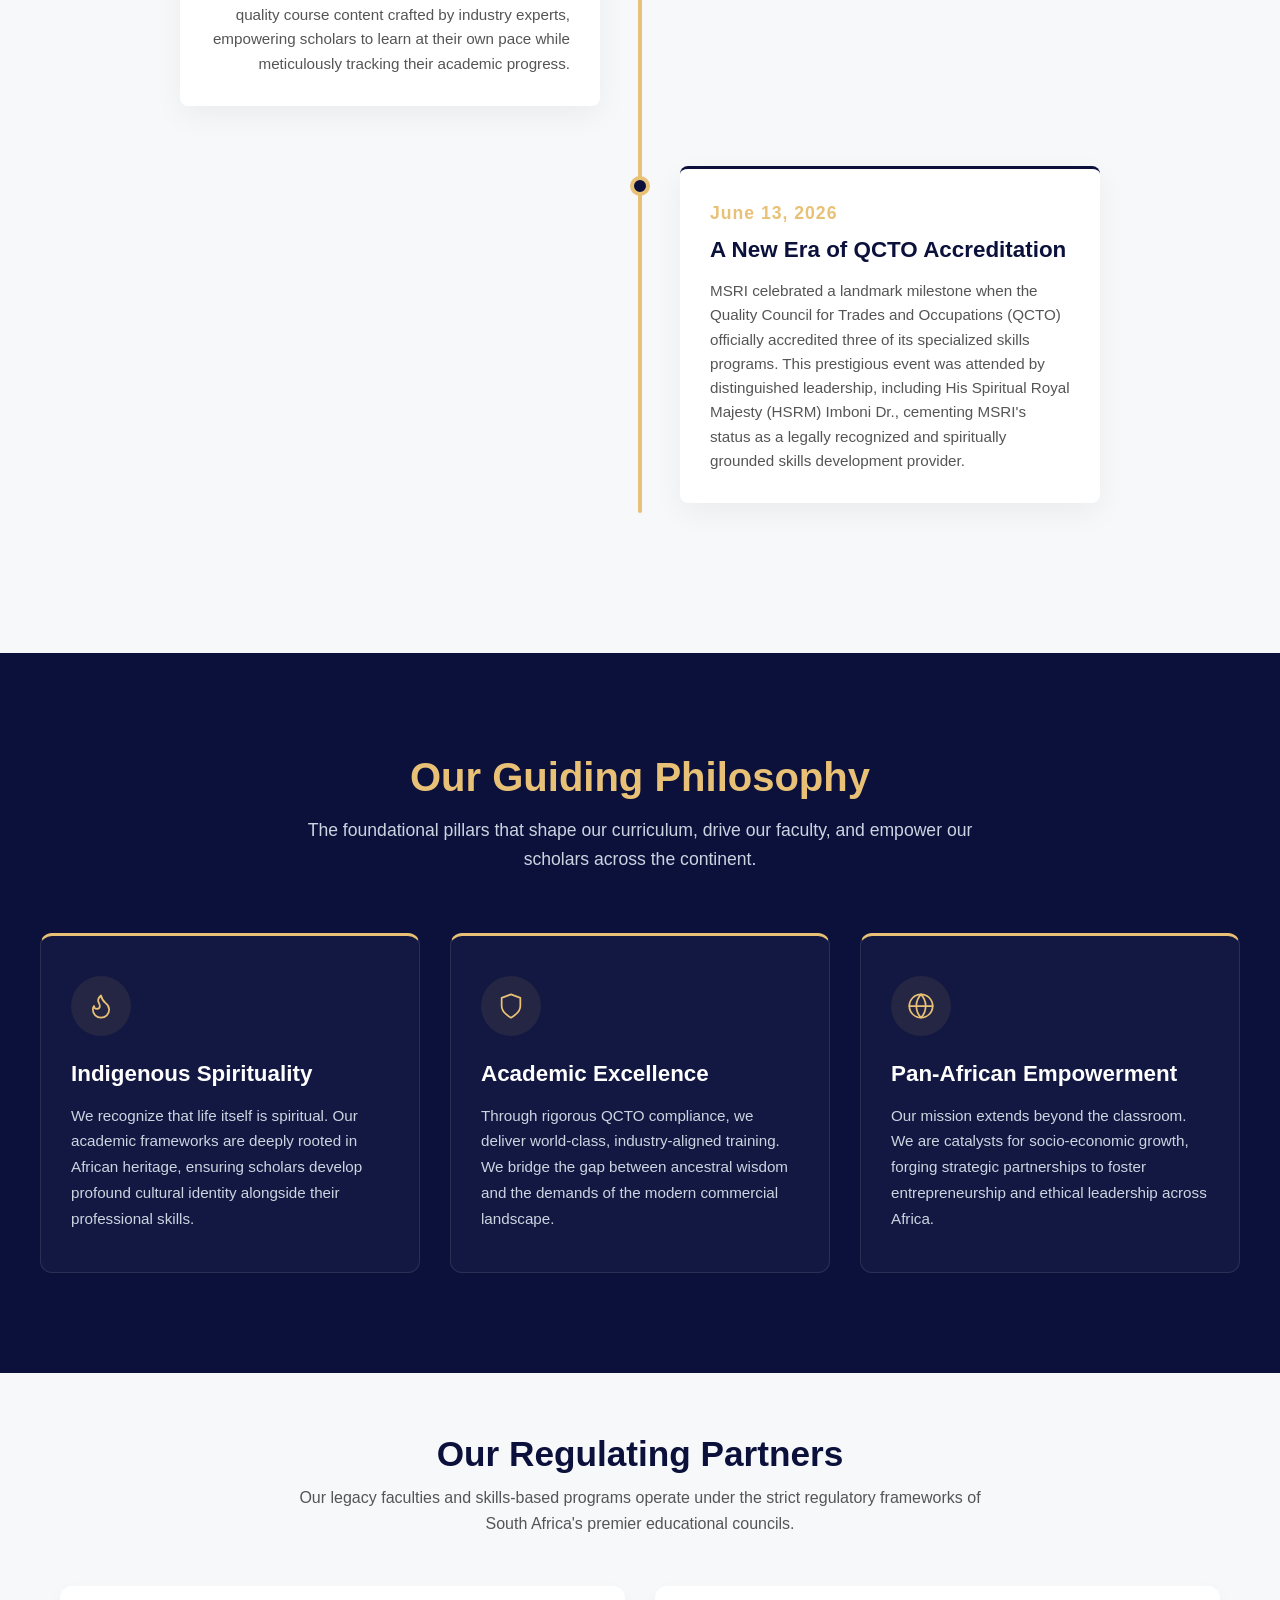
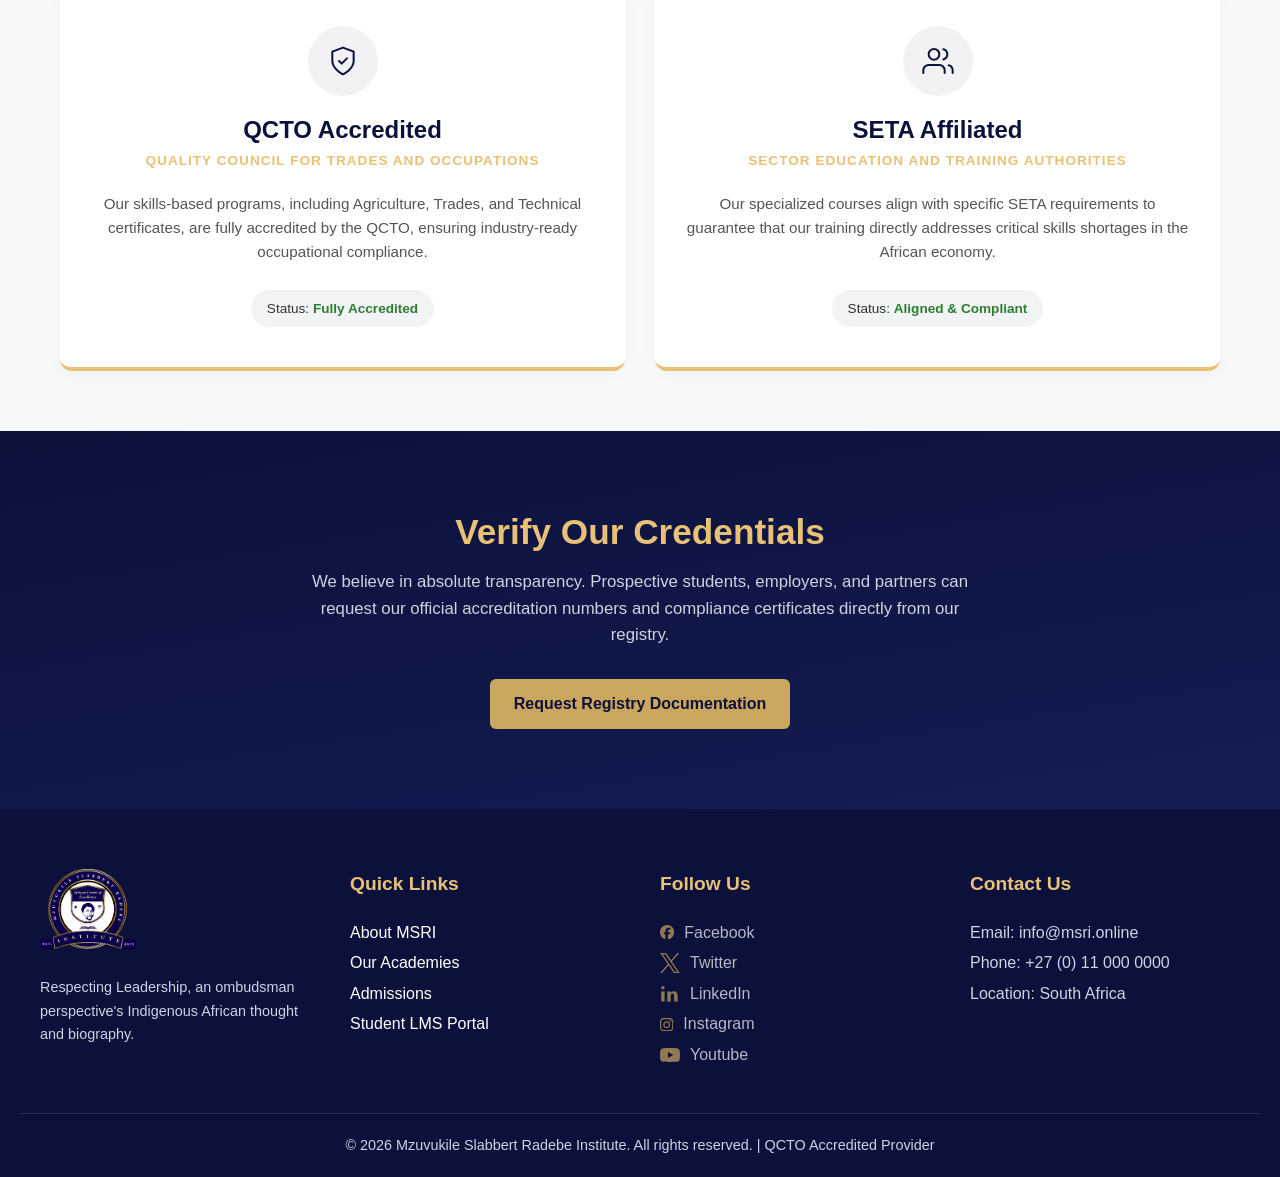
==== commit 78c7012c: "Removes the dhe compliance statements" ====
--- a/about-us.html
+++ b/about-us.html
@@ -327,7 +327,7 @@
           </div>
 
           <!-- Value 2 -->
-          <!-- <div class="value-card">
+          <div class="value-card">
             <div class="value-icon">
               <svg
                 viewBox="0 0 24 24"
@@ -342,11 +342,11 @@
             </div>
             <h3>Academic Excellence</h3>
             <p>
-              Through rigorous DHET and QCTO compliance, we deliver world-class,
+              Through rigorous QCTO compliance, we deliver world-class,
               industry-aligned training. We bridge the gap between ancestral
               wisdom and the demands of the modern commercial landscape.
             </p>
-          </div> -->
+          </div>
 
           <!-- Value 3 -->
           <div class="value-card">
@@ -436,9 +436,8 @@
           </div>
 
           <!-- DHET Card -->
-          <div class="accred-card">
+          <!-- <div class="accred-card">
             <div class="accred-icon">
-              <!-- Institution/Government Icon -->
               <svg
                 viewBox="0 0 24 24"
                 fill="none"
@@ -465,7 +464,7 @@
             <div class="accred-status">
               Status: <strong>Registered Provider</strong>
             </div>
-          </div>
+          </div> -->
 
           <!-- Sector Education Card -->
           <div class="accred-card">
